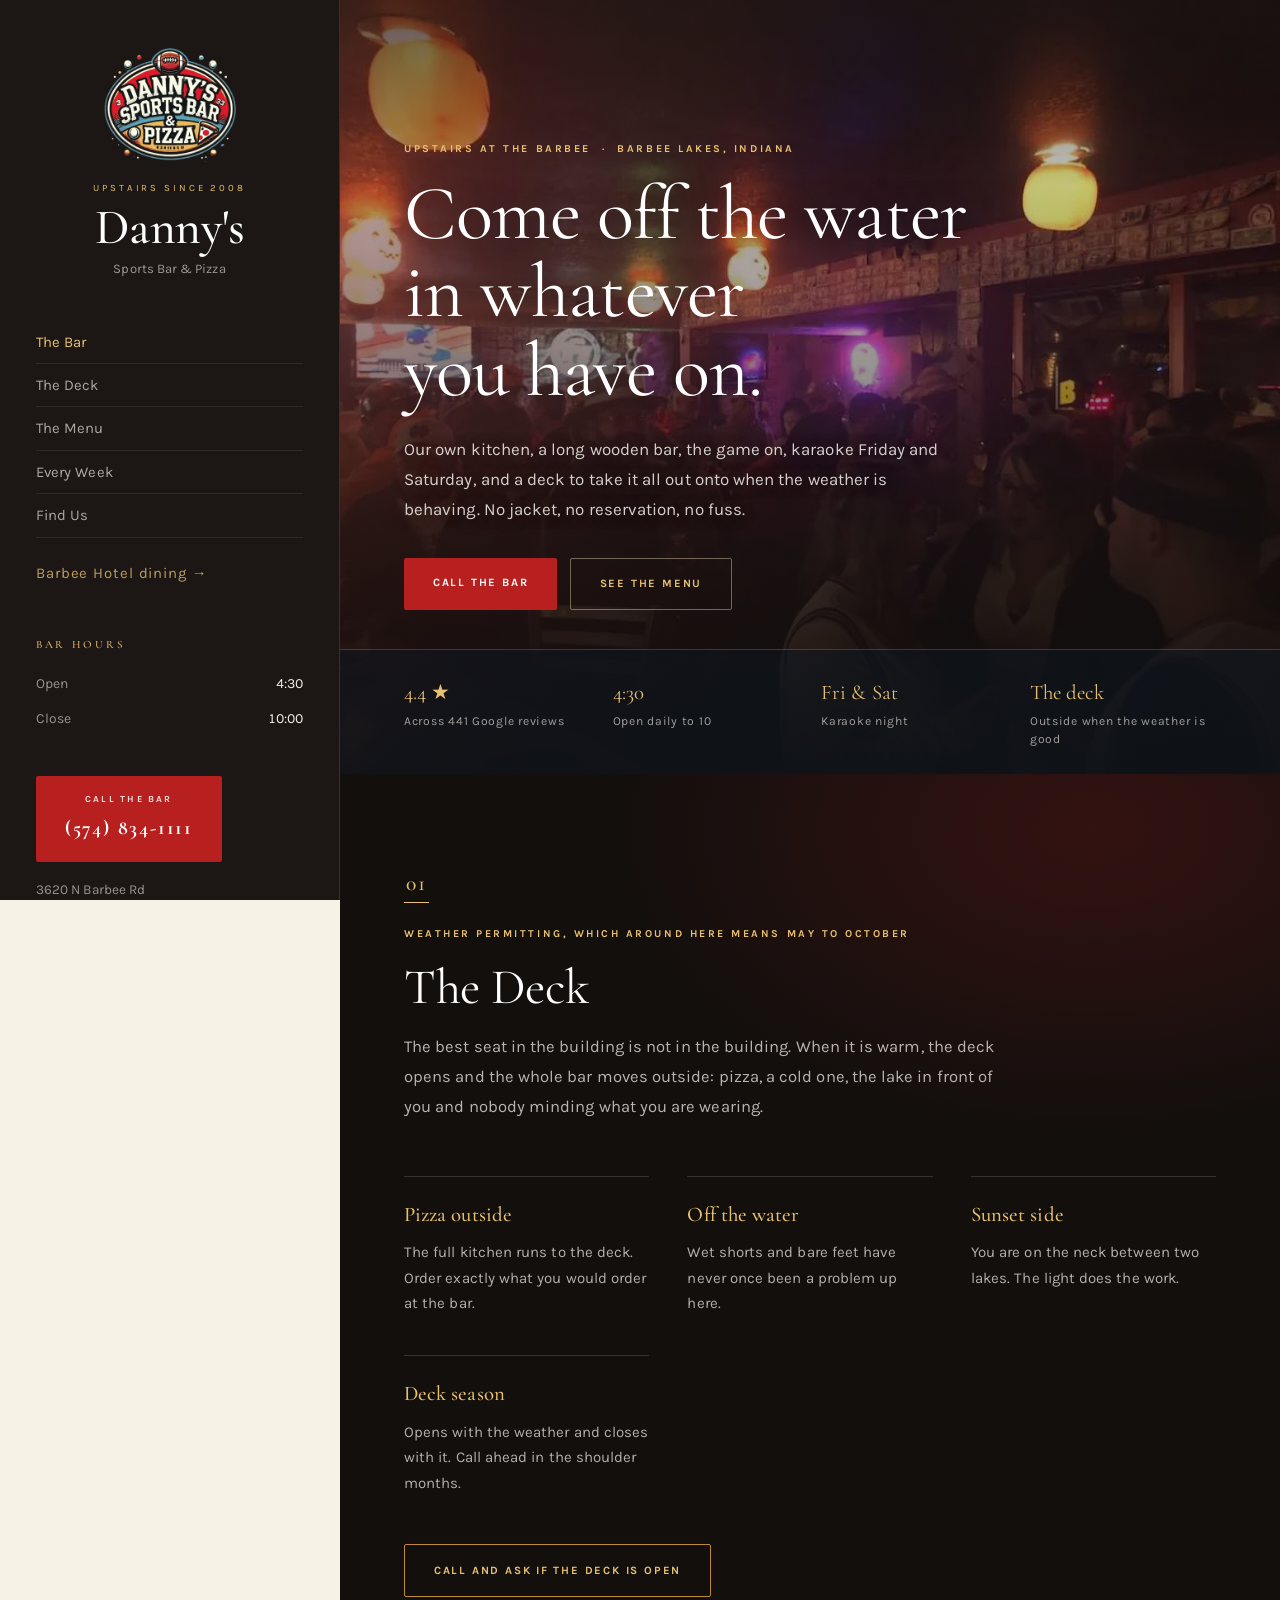
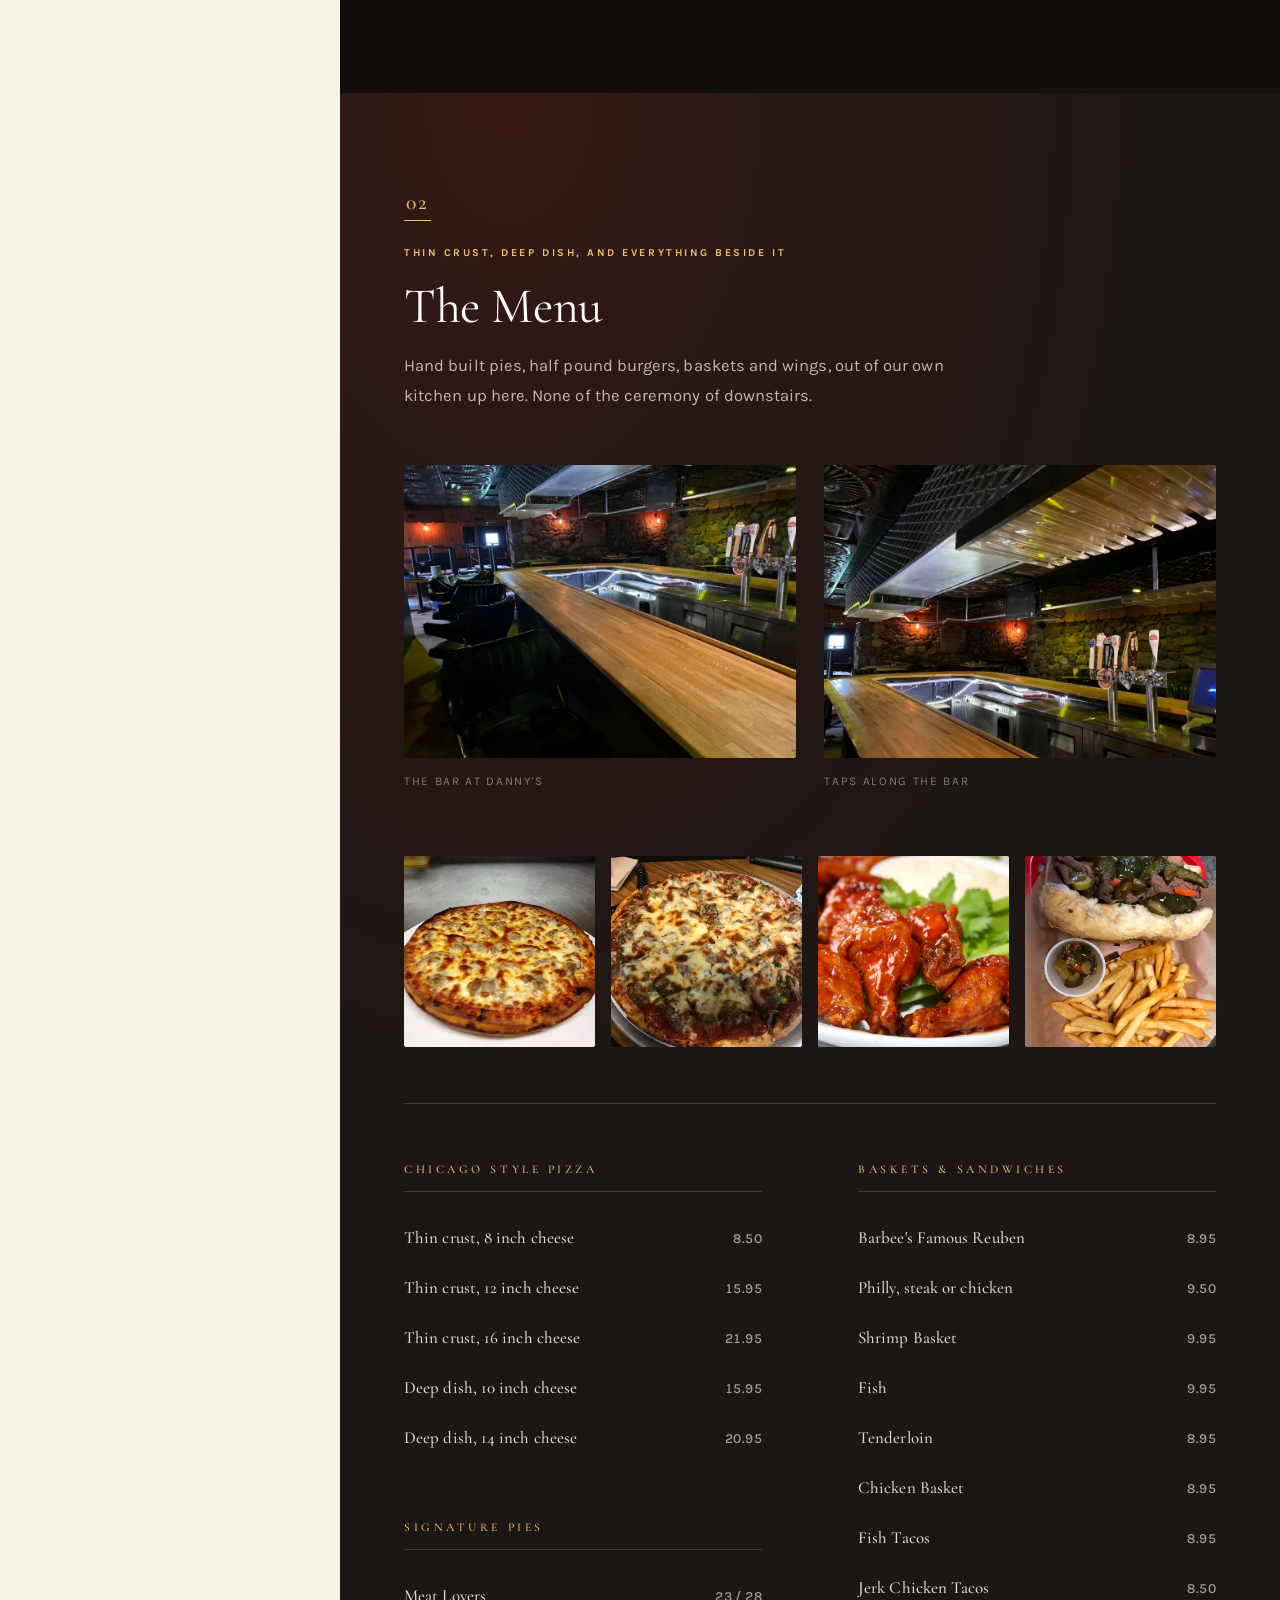
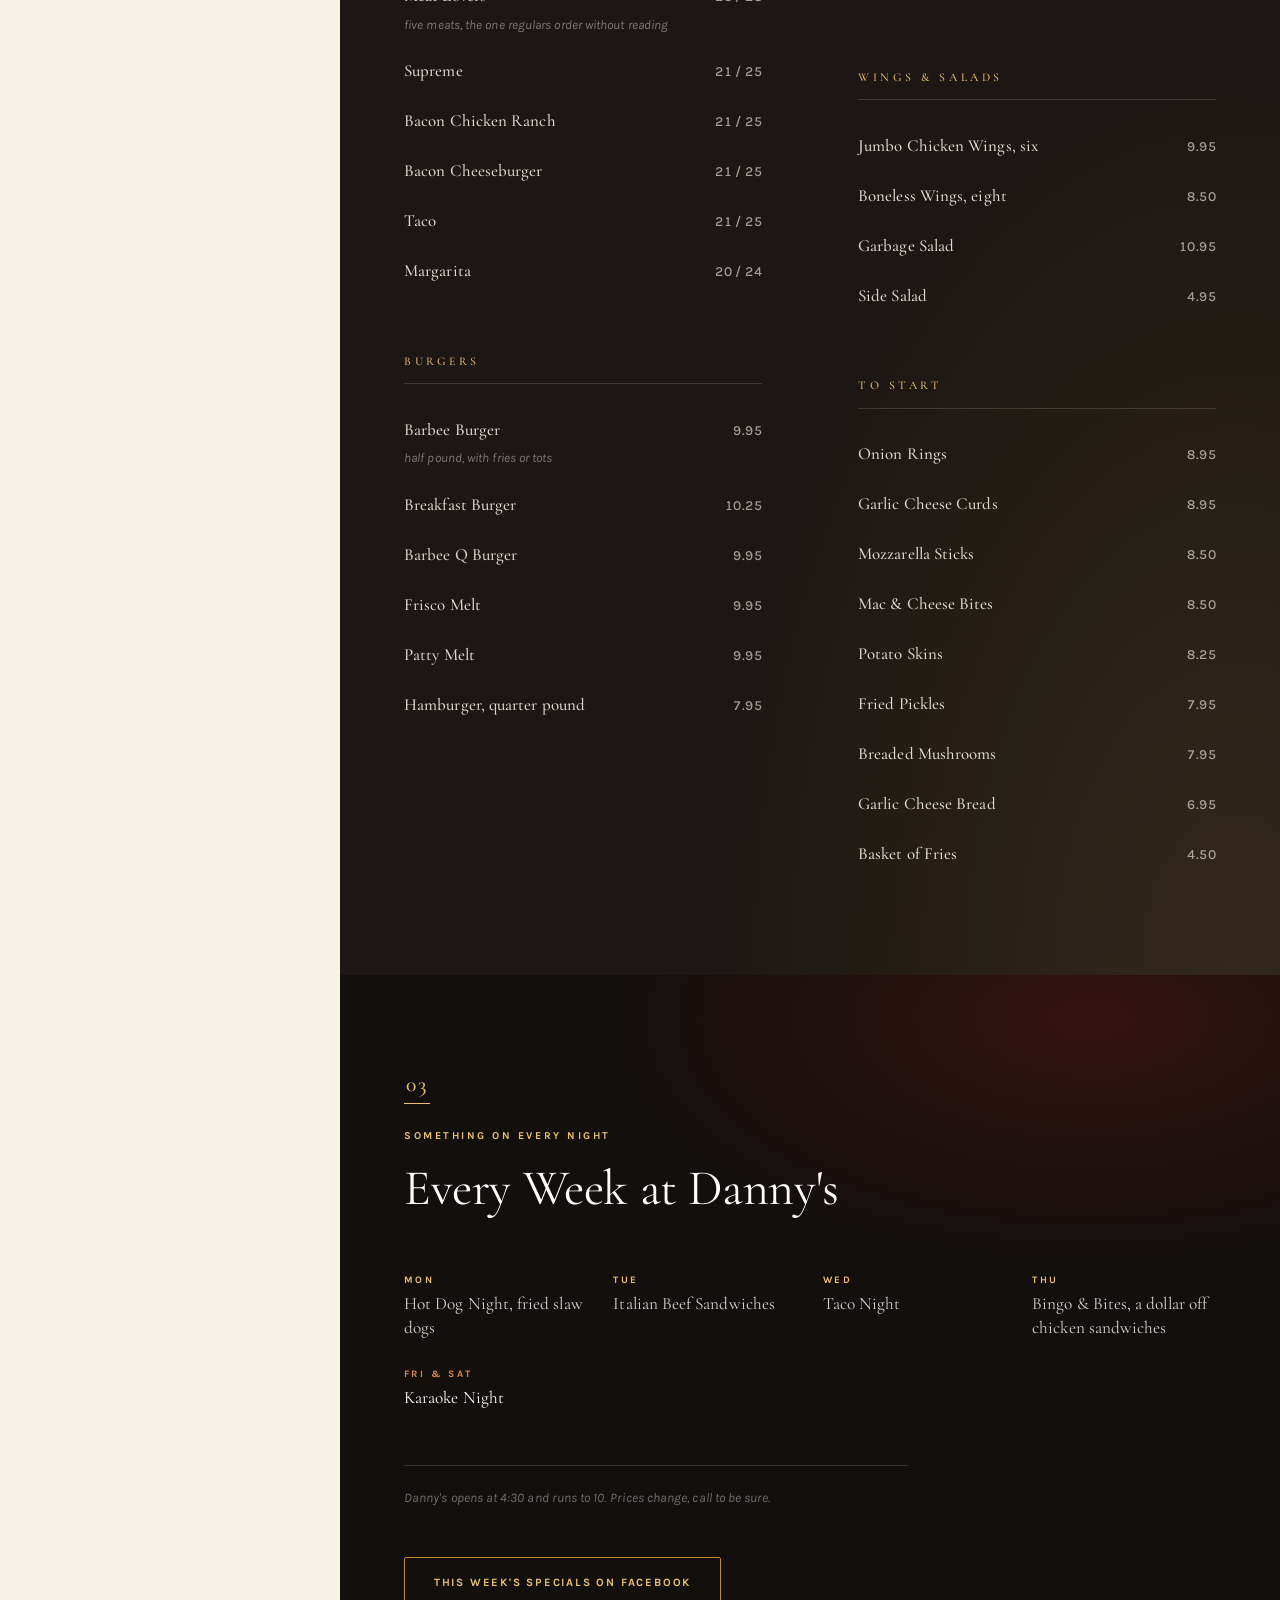
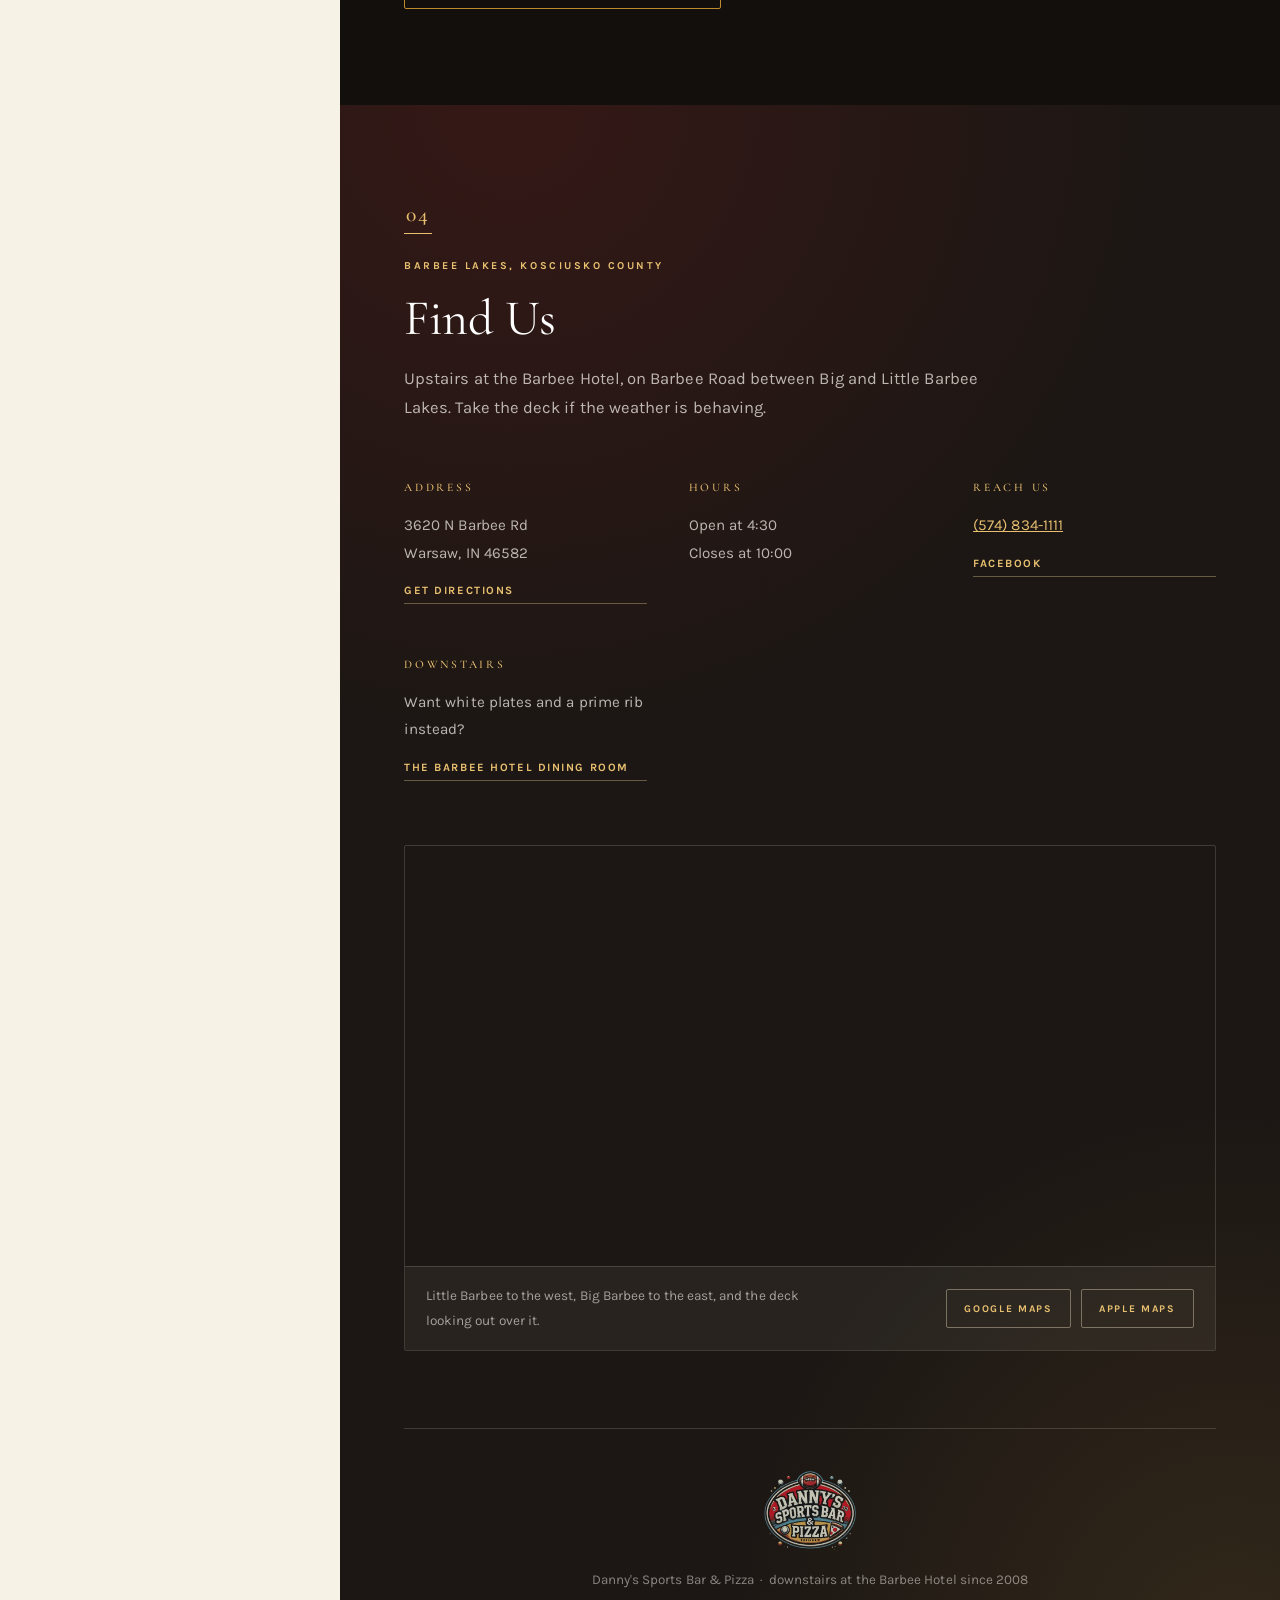
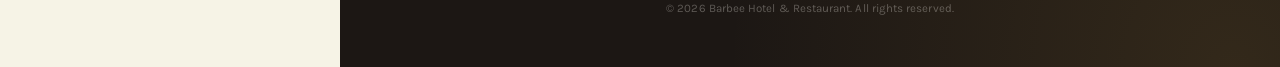
==== dannys/index.html @ fa5cc3b7 "Barbee Hotel and Danny's: two door site A chooser at / sends visitors to either business, each with " ====
<!DOCTYPE html>
<html lang="en">
<head>
<meta charset="utf-8">
<meta name="viewport" content="width=device-width, initial-scale=1">
<title>Danny's Sports Bar &amp; Pizza | Barbee Lakes, Indiana</title>
<meta name="description" content="Chicago style pizza, burgers, wings and a full bar upstairs at the Barbee Hotel, with a deck over the Barbee Lakes. Karaoke Friday and Saturday. Open at 4:30.">
<link rel="canonical" href="https://barbee-hotel.com/dannys/">
<meta property="og:title" content="Danny's Sports Bar &amp; Pizza | Barbee Lakes, Indiana">
<meta property="og:description" content="Chicago style pizza, cold beer, karaoke and a deck over the lake. Come off the water in whatever you have on.">
<meta property="og:type" content="restaurant">
<meta property="og:image" content="https://barbee-hotel.com/assets/dannys-night.jpg">
<meta property="og:url" content="https://barbee-hotel.com/dannys/">
<meta name="twitter:card" content="summary_large_image">
<meta name="theme-color" content="#171412">
<link rel="icon" href="/favicon.ico" sizes="any">
<link rel="apple-touch-icon" href="/assets/apple-touch-icon.png">
<link rel="manifest" href="/site.webmanifest">
<link rel="preconnect" href="https://fonts.googleapis.com">
<link rel="preconnect" href="https://fonts.gstatic.com" crossorigin>
<link rel="preload" as="image" href="/assets/dannys-night.webp" type="image/webp">
<link href="https://fonts.googleapis.com/css2?family=Cormorant+Garamond:ital,wght@0,300;0,400;0,500;0,600;1,300;1,400&family=Karla:ital,wght@0,400;0,500;0,700;1,400&display=swap" rel="stylesheet">
<link rel="stylesheet" href="/styles.css">
</head>
<body class="brand-dannys">

<a class="skip" href="#main">Skip to content</a>

<aside class="desk" aria-label="Danny's information">
  <div class="desk__inner">

    <div class="desk__brand">
      <picture><source srcset="/assets/dannys-logo.webp" type="image/webp"><img class="desk__badge desk__badge--dannys" src="/assets/dannys-logo.png" alt="Danny's Sports Bar and Pizza" width="320" height="276"></picture>
      <p class="desk__est">Upstairs since 2008</p>
      <h1 class="desk__name">Danny's</h1>
      <p class="desk__sub">Sports Bar &amp; Pizza</p>
    </div>

    <nav class="desk__nav" aria-label="Sections">
      <a href="#welcome" class="is-active">The Bar</a>
      <a href="#deck">The Deck</a>
      <a href="#menu">The Menu</a>
      <a href="#week">Every Week</a>
      <a href="#visit">Find Us</a>
      <a class="desk__cross" href="/hotel/">Barbee Hotel dining &rarr;</a>
    </nav>

    <div class="desk__hours">
      <h2 class="desk__label">Bar Hours</h2>
      <dl>
        <div><dt>Open</dt><dd>4:30</dd></div>
        <div><dt>Close</dt><dd>10:00</dd></div>
      </dl>
      <p class="desk__hint">Open at 4:30, closes at 10</p>
    </div>

    <div class="desk__contact">
      <a class="btn btn--call" href="tel:+15748341111">
        <span class="btn__kicker">Call the bar</span>
        <span class="btn__num">(574) 834-1111</span>
      </a>
      <address>3620 N Barbee Rd<br>Warsaw, IN 46582</address>
      <div class="desk__social">
        <a href="https://www.facebook.com/p/Barbee-Hotel-100063650601962/" rel="noopener">Facebook</a>
        <a href="https://www.instagram.com/barbeehotel/" rel="noopener">Instagram</a>
      </div>
    </div>

  </div>
</aside>

<a class="callbar" href="tel:+15748341111">Call the bar &nbsp;&middot;&nbsp; (574) 834-1111</a>

<main class="pane" id="main">

  <section class="hero" id="welcome">
    <picture><source srcset="/assets/dannys-night.webp" type="image/webp"><img class="hero__bg" src="/assets/dannys-night.jpg" alt="A busy night at Danny's Sports Bar" width="960" height="720" fetchpriority="high"></picture>
    <div class="hero__scrim" aria-hidden="true"></div>

    <div class="hero__copy">
      <p class="eyebrow eyebrow--light">Upstairs at the Barbee &nbsp;&middot;&nbsp; Barbee Lakes, Indiana</p>
      <h2 class="hero__head">Come off the water<br>in whatever<br>you have on.</h2>
      <p class="hero__lede">Our own kitchen, a long wooden bar, the game on, karaoke Friday and Saturday, and a deck to take it all out onto when the weather is behaving. No jacket, no reservation, no fuss.</p>
      <div class="hero__cta">
        <a class="btn btn--solid" href="tel:+15748341111">Call the bar</a>
        <a class="btn btn--ghost" href="#menu">See the menu</a>
      </div>
    </div>

    <ul class="proof" aria-label="At a glance">
      <li><b>4.4 &#9733;</b><span>Across 441 Google reviews</span></li>
      <li><b>4:30</b><span>Open daily to 10</span></li>
      <li><b>Fri &amp; Sat</b><span>Karaoke night</span></li>
      <li><b>The deck</b><span>Outside when the weather is good</span></li>
    </ul>
  </section>

  <section class="band band--night" id="deck">
    <header class="band__head" data-num="01">
      <p class="eyebrow">Weather permitting, which around here means May to October</p>
      <h2>The Deck</h2>
      <p class="band__lede">The best seat in the building is not in the building. When it is warm, the deck opens and the whole bar moves outside: pizza, a cold one, the lake in front of you and nobody minding what you are wearing.</p>
    </header>

    <ul class="deck__points">
      <li><b>Pizza outside</b><span>The full kitchen runs to the deck. Order exactly what you would order at the bar.</span></li>
      <li><b>Off the water</b><span>Wet shorts and bare feet have never once been a problem up here.</span></li>
      <li><b>Sunset side</b><span>You are on the neck between two lakes. The light does the work.</span></li>
      <li><b>Deck season</b><span>Opens with the weather and closes with it. Call ahead in the shoulder months.</span></li>
    </ul>

    <div class="band__foot">
      <a class="btn btn--gold" href="tel:+15748341111">Call and ask if the deck is open</a>
    </div>
  </section>

  <section class="band band--dark" id="menu">
    <header class="band__head" data-num="02">
      <p class="eyebrow">Thin crust, deep dish, and everything beside it</p>
      <h2>The Menu</h2>
      <p class="band__lede">Hand built pies, half pound burgers, baskets and wings, out of our own kitchen up here. None of the ceremony of downstairs.</p>
    </header>
<div class="feature feature--even">
      <figure class="feature__main">
        <picture><source srcset="/assets/dannys-bar.webp" type="image/webp"><img src="/assets/dannys-bar.jpg" alt="The long wooden bar at Danny's Sports Bar" loading="lazy" width="960" height="720"></picture>
        <figcaption>The bar at Danny's</figcaption>
      </figure>
      <figure class="feature__side">
        <picture><source srcset="/assets/dannys-taps.webp" type="image/webp"><img src="/assets/dannys-taps.jpg" alt="Beer taps along the bar at Danny's Sports Bar" loading="lazy" width="960" height="720"></picture>
        <figcaption>Taps along the bar</figcaption>
      </figure>
    </div>

    <div class="strip">
      <figure><picture><source srcset="/assets/dannys-pizza.webp" type="image/webp"><img src="/assets/dannys-pizza.jpg" alt="A Chicago style pizza at Danny's" loading="lazy" width="900" height="675"></picture></figure>
      <figure><picture><source srcset="/assets/dannys-supreme.webp" type="image/webp"><img src="/assets/dannys-supreme.jpg" alt="A supreme pizza on the pan" loading="lazy" width="900" height="675"></picture></figure>
      <figure><picture><source srcset="/assets/dannys-wings.webp" type="image/webp"><img src="/assets/dannys-wings.jpg" alt="Buffalo wings with celery and blue cheese" loading="lazy" width="900" height="600"></picture></figure>
      <figure><picture><source srcset="/assets/dannys-beef.webp" type="image/webp"><img src="/assets/dannys-beef.jpg" alt="An Italian beef sandwich with hot peppers and fries" loading="lazy" width="720" height="960"></picture></figure>
    </div>

    <div class="menu menu--dark">
      <div class="menu__col">
        <h3 class="menu__cat">Chicago Style Pizza</h3>
        <ul class="menu__list">
          <li><span>Thin crust, 8 inch cheese</span><b>8.50</b></li>
          <li><span>Thin crust, 12 inch cheese</span><b>15.95</b></li>
          <li><span>Thin crust, 16 inch cheese</span><b>21.95</b></li>
          <li><span>Deep dish, 10 inch cheese</span><b>15.95</b></li>
          <li><span>Deep dish, 14 inch cheese</span><b>20.95</b></li>
        </ul>

        <h3 class="menu__cat">Signature Pies</h3>
        <ul class="menu__list">
          <li><span>Meat Lovers<em>five meats, the one regulars order without reading</em></span><b>23 / 28</b></li>
          <li><span>Supreme</span><b>21 / 25</b></li>
          <li><span>Bacon Chicken Ranch</span><b>21 / 25</b></li>
          <li><span>Bacon Cheeseburger</span><b>21 / 25</b></li>
          <li><span>Taco</span><b>21 / 25</b></li>
          <li><span>Margarita</span><b>20 / 24</b></li>
        </ul>

        <h3 class="menu__cat">Burgers</h3>
        <ul class="menu__list">
          <li><span>Barbee Burger<em>half pound, with fries or tots</em></span><b>9.95</b></li>
          <li><span>Breakfast Burger</span><b>10.25</b></li>
          <li><span>Barbee Q Burger</span><b>9.95</b></li>
          <li><span>Frisco Melt</span><b>9.95</b></li>
          <li><span>Patty Melt</span><b>9.95</b></li>
          <li><span>Hamburger, quarter pound</span><b>7.95</b></li>
        </ul>
      </div>

      <div class="menu__col">
        <h3 class="menu__cat">Baskets &amp; Sandwiches</h3>
        <ul class="menu__list">
          <li><span>Barbee's Famous Reuben</span><b>8.95</b></li>
          <li><span>Philly, steak or chicken</span><b>9.50</b></li>
          <li><span>Shrimp Basket</span><b>9.95</b></li>
          <li><span>Fish</span><b>9.95</b></li>
          <li><span>Tenderloin</span><b>8.95</b></li>
          <li><span>Chicken Basket</span><b>8.95</b></li>
          <li><span>Fish Tacos</span><b>8.95</b></li>
          <li><span>Jerk Chicken Tacos</span><b>8.50</b></li>
        </ul>

        <h3 class="menu__cat">Wings &amp; Salads</h3>
        <ul class="menu__list">
          <li><span>Jumbo Chicken Wings, six</span><b>9.95</b></li>
          <li><span>Boneless Wings, eight</span><b>8.50</b></li>
          <li><span>Garbage Salad</span><b>10.95</b></li>
          <li><span>Side Salad</span><b>4.95</b></li>
        </ul>

        <h3 class="menu__cat">To Start</h3>
        <ul class="menu__list">
          <li><span>Onion Rings</span><b>8.95</b></li>
          <li><span>Garlic Cheese Curds</span><b>8.95</b></li>
          <li><span>Mozzarella Sticks</span><b>8.50</b></li>
          <li><span>Mac &amp; Cheese Bites</span><b>8.50</b></li>
          <li><span>Potato Skins</span><b>8.25</b></li>
          <li><span>Fried Pickles</span><b>7.95</b></li>
          <li><span>Breaded Mushrooms</span><b>7.95</b></li>
          <li><span>Garlic Cheese Bread</span><b>6.95</b></li>
          <li><span>Basket of Fries</span><b>4.50</b></li>
        </ul>
      </div>
    </div>

    </section>

  <section class="band band--night" id="week">
    <header class="band__head" data-num="03">
      <p class="eyebrow">Something on every night</p>
      <h2>Every Week at Danny's</h2>
    </header>
    <ul class="week">
      <li><b>Mon</b><span>Hot Dog Night, fried slaw dogs</span></li>
      <li><b>Tue</b><span>Italian Beef Sandwiches</span></li>
      <li><b>Wed</b><span>Taco Night</span></li>
      <li><b>Thu</b><span>Bingo &amp; Bites, a dollar off chicken sandwiches</span></li>
      <li class="is-big"><b>Fri &amp; Sat</b><span>Karaoke Night</span></li>
    </ul>

    <p class="fineprint fineprint--night">Danny's opens at 4:30 and runs to 10. Prices change, call to be sure.</p>

    <div class="band__foot">
      <a class="btn btn--gold" href="https://www.facebook.com/p/Barbee-Hotel-100063650601962/" rel="noopener">This week's specials on Facebook</a>
    </div>
  </section>

  <section class="band band--dark band--last" id="visit">
    <header class="band__head" data-num="04">
      <p class="eyebrow">Barbee Lakes, Kosciusko County</p>
      <h2>Find Us</h2>
      <p class="band__lede">Upstairs at the Barbee Hotel, on Barbee Road between Big and Little Barbee Lakes. Take the deck if the weather is behaving.</p>
    </header>

    <div class="visit">
      <div class="visit__block">
        <h3>Address</h3>
        <p>3620 N Barbee Rd<br>Warsaw, IN 46582</p>
        <a class="inlink" href="https://maps.google.com/?q=3620+N+Barbee+Rd,+Warsaw,+IN+46582" rel="noopener">Get directions</a>
      </div>
      <div class="visit__block">
        <h3>Hours</h3>
        <p>Open at 4:30<br>Closes at 10:00</p>
      </div>
      <div class="visit__block">
        <h3>Reach Us</h3>
        <p><a href="tel:+15748341111">(574) 834-1111</a></p>
        <a class="inlink" href="https://www.facebook.com/p/Barbee-Hotel-100063650601962/" rel="noopener">Facebook</a>
      </div>
      <div class="visit__block">
        <h3>Downstairs</h3>
        <p>Want white plates and a prime rib instead?</p>
        <a class="inlink" href="/hotel/">The Barbee Hotel dining room</a>
      </div>
    </div>

    <div class="map">
      <iframe title="Map of the Barbee Lakes showing North Barbee Road between Big and Little Barbee"
              src="https://www.openstreetmap.org/export/embed.html?bbox=-85.7330%2C41.2745%2C-85.6960%2C41.2990&amp;layer=mapnik&amp;marker=41.2882881%2C-85.71537"
              loading="lazy" referrerpolicy="no-referrer-when-downgrade"></iframe>
      <div class="map__bar">
        <p class="map__cap">Little Barbee to the west, Big Barbee to the east, and the deck looking out over it.</p>
        <div class="map__links">
          <a class="btn btn--ghost btn--sm" href="https://maps.google.com/?q=3620+N+Barbee+Rd,+Warsaw,+IN+46582" rel="noopener">Google Maps</a>
          <a class="btn btn--ghost btn--sm" href="https://maps.apple.com/?address=3620+N+Barbee+Rd,+Warsaw,+IN+46582" rel="noopener">Apple Maps</a>
        </div>
      </div>
    </div>

    <footer class="foot">
      <picture><source srcset="/assets/dannys-logo.webp" type="image/webp"><img class="foot__badge foot__badge--dannys" src="/assets/dannys-logo.png" alt="" loading="lazy" width="320" height="276"></picture>
      <p>Danny's Sports Bar &amp; Pizza &nbsp;&middot;&nbsp; downstairs at the Barbee Hotel since 2008</p>
      <p class="foot__fine">&copy; <span id="yr">2026</span> Barbee Hotel &amp; Restaurant. All rights reserved.</p>
    </footer>
  </section>

</main>

<div class="lb" id="lb" hidden>
  <button class="lb__close" id="lbClose" aria-label="Close">&times;</button>
  <button class="lb__nav lb__nav--prev" id="lbPrev" aria-label="Previous">&#8249;</button>
  <img class="lb__img" id="lbImg" alt="">
  <button class="lb__nav lb__nav--next" id="lbNext" aria-label="Next">&#8250;</button>
</div>

<script type="application/ld+json">
{
  "@context": "https://schema.org",
  "@type": "Restaurant",
  "name": "Danny's Sports Bar & Pizza",
  "description": "Sports bar and Chicago style pizzeria upstairs at the Barbee Hotel, with a deck over the Barbee Lakes. Karaoke Friday and Saturday.",
  "url": "https://barbee-hotel.com/dannys/",
  "telephone": "+1-574-834-1111",
  "servesCuisine": ["Pizza", "American", "Bar food"],
  "priceRange": "$",
  "amenityFeature": [
    { "@type": "LocationFeatureSpecification", "name": "Outdoor seating", "value": true }
  ],
  "image": "https://barbee-hotel.com/assets/dannys-pizza.jpg",
  "address": {
    "@type": "PostalAddress",
    "streetAddress": "3620 N Barbee Rd",
    "addressLocality": "Warsaw",
    "addressRegion": "IN",
    "postalCode": "46582",
    "addressCountry": "US"
  },
  "openingHoursSpecification": [
    { "@type": "OpeningHoursSpecification",
      "dayOfWeek": ["Monday","Tuesday","Wednesday","Thursday","Friday","Saturday"],
      "opens": "16:30", "closes": "22:00" }
  ],
  "parentOrganization": { "@type": "Restaurant", "name": "Barbee Hotel & Restaurant", "url": "https://barbee-hotel.com/hotel/" }
}
</script>

<script src="/site.js" defer></script>
</body>
</html>
---- styles.css ----
/* =========================================================
   Barbee Hotel & Restaurant
   Fixed "front desk" rail + scrolling pane
   ========================================================= */

:root{
  --navy:#16283a;
  --navy-2:#1b2f42;
  --night:#101d2b;

  --ink:#1c2630;
  --ink-2:#4e5b67;
  --muted:#7f8c97;

  --sand:#f8f4ed;
  --sand-2:#f1ebe1;
  --line:#e3dacc;
  --line-dark:rgba(222,206,178,.16);

  --gold:#a8854c;        /* decorative / dark bands */
  --gold-ink:#866a3c;    /* small text on sand, AA */
  --gold-lt:#d8bd8a;
  --muted-ink:#66717a;   /* small text on sand, AA */
  --ember:#b1552c;

  --rail:340px;
  --serif:'Cormorant Garamond','Hoefler Text',Georgia,serif;
  --sans:'Karla',-apple-system,BlinkMacSystemFont,'Segoe UI',sans-serif;
}

*,*::before,*::after{box-sizing:border-box;}
html{scroll-behavior:smooth;}
@media (prefers-reduced-motion:reduce){html{scroll-behavior:auto;}*{animation:none!important;transition:none!important;}}

body{
  margin:0;background:var(--sand);color:var(--ink);
  font-family:var(--sans);font-size:16.5px;line-height:1.78;letter-spacing:.004em;
  -webkit-font-smoothing:antialiased;
}
/* display:contents lets every existing selector target the img directly.
   source must be explicitly hidden or it is promoted to a grid/flex item. */
picture{display:contents;}
picture>source{display:none!important;}
img{max-width:100%;height:auto;display:block;}
a{color:inherit;}
:focus-visible{outline:2px solid var(--ember);outline-offset:3px;}

.skip{position:absolute;left:-9999px;top:0;z-index:999;background:var(--navy);color:#fff;padding:.7rem 1.1rem;}
.skip:focus{left:1rem;top:1rem;}

/* quiet reveal */
.reveal{opacity:0;transform:translateY(20px);transition:opacity .9s cubic-bezier(.2,.7,.2,1),transform .9s cubic-bezier(.2,.7,.2,1);}
.reveal.is-in{opacity:1;transform:none;}

/* ---------------------------------------------------------
   LEFT RAIL
   --------------------------------------------------------- */
.desk{
  position:fixed;inset:0 auto 0 0;width:var(--rail);
  background:var(--navy);color:var(--sand);
  border-right:1px solid rgba(222,206,178,.14);
  overflow-y:auto;z-index:20;
}
.desk__inner{min-height:100%;padding:3rem 2.25rem 2.5rem;display:flex;flex-direction:column;gap:2.5rem;}

.desk__brand{text-align:center;}
.desk__badge{width:104px;margin:0 auto 1.1rem;}
.desk__est{margin:0;font-size:.6rem;letter-spacing:.3em;text-transform:uppercase;color:var(--gold-lt);}
.desk__name{font-family:var(--serif);font-weight:500;margin:.45rem 0 .4rem;font-size:2.6rem;line-height:.95;color:#fff;letter-spacing:.005em;}
.desk__sub{margin:0;font-size:.82rem;color:rgba(248,244,237,.58);}

.desk__nav{display:flex;flex-direction:column;}
.desk__nav a{
  text-decoration:none;padding:.5rem 0;font-size:.93rem;
  color:rgba(248,244,237,.66);border-bottom:1px solid rgba(222,206,178,.10);
  transition:color .18s;
}
.desk__nav a:last-child{border-bottom:none;}
.desk__nav a:hover{color:#fff;}
.desk__nav a.is-active{color:var(--gold-lt);}

.desk__label{font-family:var(--serif);font-weight:500;font-size:.7rem;letter-spacing:.24em;text-transform:uppercase;color:var(--gold-lt);margin:0 0 .8rem;}
.desk__hours dl{margin:0;font-size:.87rem;}
.desk__hours dl>div{display:flex;justify-content:space-between;gap:1rem;padding:.3rem 0;}
.desk__hours dt{color:rgba(248,244,237,.56);}
.desk__hours dd{margin:0;color:var(--sand);font-variant-numeric:tabular-nums;}
.desk__hours .is-closed dd{color:rgba(248,244,237,.34);}

.desk__status{margin:.9rem 0 0;font-size:.65rem;letter-spacing:.18em;text-transform:uppercase;display:inline-flex;align-items:center;gap:.5rem;color:rgba(248,244,237,.5);}
.desk__status::before{content:'';width:6px;height:6px;border-radius:50%;background:currentColor;}
.desk__status.is-open{color:#86c495;}
.desk__hint{display:none;}

.desk__contact{margin-top:auto;}
.btn--call{display:block;text-align:center;text-decoration:none;background:var(--ember);color:#fff;padding:.85rem 1rem;border-radius:2px;transition:background .18s;}
.btn--call:hover{background:#9c4825;}
.btn__kicker{display:block;font-size:.58rem;letter-spacing:.24em;text-transform:uppercase;opacity:.85;}
.btn__num{display:block;font-family:var(--serif);font-size:1.25rem;margin-top:.2rem;}
.desk__contact address{font-style:normal;margin:1.1rem 0 .9rem;font-size:.85rem;line-height:1.6;color:rgba(248,244,237,.56);}
.desk__social{display:flex;flex-wrap:wrap;gap:1rem;font-size:.72rem;}
.desk__social a{color:var(--gold-lt);text-decoration:none;letter-spacing:.1em;text-transform:uppercase;}
.desk__social a:hover{color:#fff;}

.callbar{display:none;}

/* ---------------------------------------------------------
   PANE
   --------------------------------------------------------- */
.pane{margin-left:var(--rail);}

.eyebrow{margin:0 0 1rem;font-size:.66rem;letter-spacing:.24em;text-transform:uppercase;font-weight:700;color:var(--gold-ink);}
.band--dark .eyebrow,.band--night .eyebrow,.eyebrow--light{color:var(--gold-lt);}
.band--dark .band__head[data-num]::before,.band--night .band__head[data-num]::before{color:var(--gold-lt);}

/* ---------- HERO ---------- */
.hero{position:relative;background:var(--navy);min-height:clamp(540px,86vh,860px);display:flex;flex-direction:column;justify-content:flex-end;overflow:hidden;}
.hero__bg{position:absolute;inset:0;width:100%;height:100%;object-fit:cover;object-position:center 42%;}
@media (prefers-reduced-motion:no-preference){
  .hero__bg{animation:heroDrift 34s ease-in-out infinite alternate;}
}
@keyframes heroDrift{from{transform:scale(1.02);}to{transform:scale(1.09);}}
.hero__scrim{
  position:absolute;inset:0;
  background:
    linear-gradient(180deg, rgba(22,40,58,.70) 0%, rgba(22,40,58,.30) 24%, rgba(22,40,58,.50) 56%, rgba(16,29,43,.93) 100%),
    linear-gradient(95deg, rgba(177,85,44,.22) 0%, rgba(177,85,44,0) 55%);
}
.hero__copy{position:relative;padding:4rem clamp(1.6rem,5vw,5rem) 2.4rem;max-width:960px;color:var(--sand);}
.hero__head{
  font-family:var(--serif);font-weight:400;
  font-size:clamp(2.8rem,6vw,5.2rem);line-height:1.02;letter-spacing:-.012em;
  margin:0 0 1.5rem;color:#fff;text-shadow:0 2px 30px rgba(10,18,26,.5);
}
.hero__lede{margin:0 0 2.1rem;max-width:56ch;font-size:1.06rem;color:rgba(248,244,237,.84);text-shadow:0 1px 14px rgba(10,18,26,.5);}
.hero__cta{display:flex;flex-wrap:wrap;gap:.8rem;}

.proof{
  position:relative;list-style:none;margin:0;padding:1.5rem clamp(1.6rem,5vw,5rem) 1.6rem;
  display:grid;grid-template-columns:repeat(4,1fr);gap:1.4rem;
  border-top:1px solid rgba(222,206,178,.2);
  background:rgba(13,23,34,.5);
}
.proof li{display:flex;flex-direction:column;gap:.15rem;}
.proof b{font-family:var(--serif);font-weight:400;font-size:1.3rem;color:var(--gold-lt);}
.proof span{font-size:.76rem;letter-spacing:.06em;color:rgba(248,244,237,.62);line-height:1.45;}

/* ---------- SIGNATURE LAKE BAND ---------- */
.horizon{line-height:0;background:var(--navy);}
.horizon svg{width:100%;height:clamp(110px,14vw,190px);display:block;}

/* ---------- BUTTONS ---------- */
.btn{display:inline-block;text-decoration:none;font-size:.7rem;letter-spacing:.16em;text-transform:uppercase;font-weight:700;padding:.95rem 1.8rem;border-radius:2px;transition:background .18s,color .18s,border-color .18s;}
.btn--solid{background:var(--ember);color:#fff;}
.btn--solid:hover{background:#9c4825;}
.btn--ghost{border:1px solid var(--line);color:var(--ink-2);}
.btn--ghost:hover{border-color:var(--ink);color:var(--ink);}
.band--dark .btn--ghost,.hero .btn--ghost{border-color:rgba(222,206,178,.45);color:var(--gold-lt);}
.band--dark .btn--ghost:hover,.hero .btn--ghost:hover{border-color:var(--gold-lt);color:#fff;}
.btn--gold{border:1px solid var(--gold);color:var(--gold-lt);}
.btn--gold:hover{background:var(--gold);color:var(--navy);}

/* ---------- BANDS ---------- */
.band{position:relative;padding:clamp(4rem,7.5vw,7rem) clamp(1.6rem,5vw,5rem);border-bottom:1px solid var(--line);}
.band--dark{
  background:
    radial-gradient(120% 70% at 18% 0%, rgba(177,85,44,.13) 0%, rgba(177,85,44,0) 58%),
    radial-gradient(90% 60% at 95% 100%, rgba(168,133,76,.10) 0%, rgba(168,133,76,0) 60%),
    var(--navy);
  color:var(--sand);border-bottom:none;
}
.band--night{
  background:
    radial-gradient(85% 55% at 80% 6%, rgba(177,85,44,.16) 0%, rgba(177,85,44,0) 62%),
    var(--night);
  color:var(--sand);border-bottom:none;
}
.band--story{background:var(--sand-2);}
.band--last{padding-bottom:0;}

.band__head{max-width:60ch;margin-bottom:3.4rem;position:relative;}
.band__head[data-num]::before{
  content:attr(data-num);
  display:inline-block;margin:0 0 1.4rem;
  padding:0 .1rem .45rem;
  font-family:var(--serif);font-weight:500;font-size:1.35rem;letter-spacing:.1em;
  line-height:1;color:var(--gold-ink);
  border-bottom:1px solid currentColor;
}
.band--dark .band__head[data-num]::before,.band--night .band__head[data-num]::before{color:var(--gold-lt);}
.band__head--logo[data-num]::before{grid-column:2;justify-self:start;}
.band__head h2{font-family:var(--serif);font-weight:400;font-size:clamp(2.2rem,3.9vw,3.2rem);line-height:1.1;letter-spacing:-.008em;margin:0 0 1.1rem;}
.band--dark .band__head h2,.band--night .band__head h2{color:#fff;}
.band__lede{margin:0;font-size:1.04rem;color:var(--ink-2);}
.band--dark .band__lede,.band--night .band__lede{color:rgba(248,244,237,.72);}
.band__foot{margin-top:3rem;display:flex;flex-wrap:wrap;gap:.8rem;}

.band__head--logo{display:grid;grid-template-columns:150px 1fr;gap:2.2rem;align-items:start;max-width:none;}
.band__head--logo>div{max-width:60ch;}
.dannys__logo{width:150px;}

/* ---------- STORY ---------- */
.story{display:grid;grid-template-columns:1fr 240px;gap:3.5rem;align-items:center;}
.story__copy{max-width:62ch;}
.story__copy h2{font-family:var(--serif);font-weight:400;font-size:clamp(2rem,3.4vw,2.9rem);line-height:1.12;letter-spacing:-.008em;margin:0 0 1.4rem;}
.story__copy p{margin:0 0 1.2rem;color:var(--ink-2);}
.dropcap::first-letter{
  float:left;font-family:var(--serif);font-weight:400;
  font-size:4.6rem;line-height:.82;margin:.22rem .7rem 0 0;
  color:var(--gold);
}
.story__note{
  margin-top:1.8rem!important;padding-left:1.2rem;
  border-left:2px solid var(--gold);
  font-style:italic;color:var(--ink)!important;
}
.story__photo{margin:0;}
.story__photo img{width:100%;border-radius:2px;}

/* ---------- FEATURE PAIR ---------- */
.feature{display:grid;grid-template-columns:1.5fr 1fr;gap:1.8rem;margin-bottom:4rem;align-items:stretch;}
.feature--even{grid-template-columns:1fr 1fr;}
.feature figure{margin:0;display:flex;flex-direction:column;}
.feature img{
  width:100%;object-fit:cover;border-radius:2px;
  filter:saturate(1.04) contrast(1.03);
}
.feature__main img{aspect-ratio:4/3;}
.feature--even .feature__main img,.feature--even .feature__side img{aspect-ratio:4/3;}
.feature__side img{flex:1 1 auto;min-height:0;}
.feature figcaption{margin-top:.8rem;flex:0 0 auto;font-size:.74rem;letter-spacing:.14em;text-transform:uppercase;color:var(--muted-ink);}
.band--dark .feature figcaption{color:rgba(248,244,237,.45);}

/* ---------- MENU ---------- */
.menu{display:grid;grid-template-columns:1fr 1fr;gap:0 6rem;padding-top:3.4rem;border-top:1px solid var(--line);}
.menu__cat{
  font-family:var(--serif);font-weight:500;font-size:.74rem;letter-spacing:.3em;
  text-transform:uppercase;color:var(--gold-ink);
  margin:3.4rem 0 1.3rem;padding-bottom:.7rem;border-bottom:1px solid var(--line);
}
.menu__col>.menu__cat:first-child{margin-top:0;}
.menu__list{list-style:none;margin:0;padding:0;}
.menu__list li{
  display:flex;align-items:baseline;justify-content:space-between;gap:1.5rem;
  padding:.62rem 0;font-size:1.06rem;font-family:var(--serif);font-weight:500;
  letter-spacing:.005em;
}
.menu__list li b{
  font-family:var(--sans);font-weight:500;font-variant-numeric:tabular-nums;
  font-size:.86rem;letter-spacing:.03em;color:var(--muted-ink);flex:0 0 auto;
}
.menu--dark .menu__list li b{color:rgba(248,244,237,.62);}
.menu__list li span em{display:block;font-family:var(--sans);font-size:.8rem;font-style:italic;color:var(--muted-ink);margin-top:.15rem;font-weight:400;}

.fineprint{margin:3.5rem 0 0;font-size:.82rem;font-style:italic;color:var(--muted-ink);border-top:1px solid var(--line);padding-top:1.2rem;max-width:72ch;}
.fineprint--night{color:rgba(248,244,237,.42);border-top-color:var(--line-dark);}

/* ---------- PHOTO STRIP ---------- */
.strip{display:grid;grid-template-columns:repeat(4,1fr);gap:1rem;margin:0 0 3.5rem;}
.strip figure{margin:0;overflow:hidden;border-radius:2px;}
.strip img{width:100%;aspect-ratio:1/1;object-fit:cover;filter:saturate(1.04) contrast(1.03);transition:transform .8s cubic-bezier(.2,.7,.2,1);}
.strip figure:hover img{transform:scale(1.05);}

/* ---------- MENU ON A DARK BAND ---------- */
.menu--dark{border-top-color:var(--line-dark);}
.menu--dark .menu__cat{color:var(--gold-lt);border-bottom-color:var(--line-dark);}
.menu--dark .menu__list li{color:rgba(248,244,237,.88);}
.menu--dark .menu__list li span em{color:rgba(248,244,237,.45);}

/* ---------- WEEKLY SPECIALS ---------- */
.week__head{
  font-family:var(--serif);font-weight:500;
  font-size:.74rem;letter-spacing:.26em;text-transform:uppercase;color:var(--gold-lt);
  margin:3.5rem 0 1.4rem;padding-bottom:.6rem;border-bottom:1px solid var(--line-dark);
}
.week{
  list-style:none;margin:0;padding:0;
  display:grid;grid-template-columns:repeat(auto-fit,minmax(150px,1fr));gap:1.6rem;
}
.week li{display:flex;flex-direction:column;gap:.25rem;}
.week b{
  font-size:.62rem;letter-spacing:.24em;text-transform:uppercase;font-weight:700;
  color:var(--gold-lt);
}
.week span{font-family:var(--serif);font-size:1.08rem;color:rgba(248,244,237,.86);line-height:1.35;}
.week .is-big b{color:var(--ember-lt,#d98650);}
.week .is-big span{color:#fff;}

/* ---------- CARDS ---------- */
.cards{list-style:none;margin:3.5rem 0 0;padding:0;display:grid;grid-template-columns:repeat(auto-fit,minmax(190px,1fr));gap:2.2rem;}
.card{border-top:1px solid var(--line-dark);padding-top:1.1rem;}
.card h3{font-family:var(--serif);font-weight:400;font-size:1.18rem;margin:0 0 .5rem;color:var(--gold-lt);}
.card p{margin:0;font-size:.92rem;color:rgba(248,244,237,.66);}

/* ---------- SPLIT ---------- */
.split{display:grid;grid-template-columns:repeat(auto-fit,minmax(230px,1fr));gap:2.6rem;}
.split__item h3{font-family:var(--serif);font-weight:400;font-size:1.3rem;margin:0 0 .6rem;padding-top:1.1rem;border-top:1px solid var(--line);}
.split__item p{margin:0 0 .8rem;font-size:.96rem;color:var(--ink-2);}
.inlink{display:inline-block;font-size:.7rem;letter-spacing:.14em;text-transform:uppercase;font-weight:700;color:var(--ember);text-decoration:none;border-bottom:1px solid currentColor;padding-bottom:2px;margin-right:1.2rem;}
.inlink:hover{color:var(--ink);}

/* ---------- HISTORY ---------- */
.hist{display:grid;grid-template-columns:280px 1fr;gap:4rem;align-items:start;}
.hist__photo{margin:0;position:sticky;top:3rem;}
.hist__photo img{width:100%;border-radius:2px;}
.hist__photo figcaption{margin-top:.9rem;font-size:.78rem;color:rgba(248,244,237,.42);line-height:1.6;}

.timeline{list-style:none;margin:0;padding:0;}
.timeline li{display:grid;grid-template-columns:96px 1fr;gap:1.8rem;padding:1.5rem 0;border-top:1px solid var(--line-dark);}
.timeline li:first-child{border-top:none;padding-top:0;}
.timeline__yr{font-family:var(--serif);font-size:1.15rem;color:var(--gold-lt);font-variant-numeric:tabular-nums;letter-spacing:.06em;padding-top:.15rem;}
.timeline h3{font-family:var(--serif);font-weight:400;font-size:1.18rem;margin:0 0 .4rem;color:#fff;}
.timeline p{margin:0;font-size:.96rem;color:rgba(248,244,237,.68);max-width:60ch;}

/* ---------- GALLERY ---------- */
.grid{display:grid;grid-template-columns:repeat(3,1fr);gap:1.1rem;}
.shot{display:block;width:100%;margin:0;padding:0;border:none;background:none;cursor:pointer;border-radius:2px;overflow:hidden;aspect-ratio:4/3;}
.shot img{
  width:100%;height:100%;object-fit:cover;
  filter:saturate(1.04) contrast(1.03);
  transition:transform .8s cubic-bezier(.2,.7,.2,1), filter .4s ease;
}
.shot:hover img{transform:scale(1.045);filter:saturate(1.1) contrast(1.05) brightness(1.03);}

/* ---------- LIGHTBOX ---------- */
.lb{position:fixed;inset:0;z-index:100;background:rgba(14,22,31,.95);display:flex;align-items:center;justify-content:center;padding:3.5rem 4.5rem;}
.lb[hidden]{display:none;}
.lb__img{max-width:100%;max-height:100%;border-radius:2px;}
.lb__close,.lb__nav{position:absolute;background:none;border:none;cursor:pointer;color:rgba(248,244,237,.6);line-height:1;transition:color .18s;}
.lb__close{top:1.2rem;right:1.6rem;font-size:2.4rem;}
.lb__nav{top:50%;transform:translateY(-50%);font-size:3.4rem;padding:0 1rem;}
.lb__nav--prev{left:.4rem;}
.lb__nav--next{right:.4rem;}
.lb__close:hover,.lb__nav:hover{color:#fff;}

/* ---------- VISIT ---------- */
.visit{display:grid;grid-template-columns:repeat(auto-fit,minmax(188px,1fr));gap:2.6rem;}
.visit__block h3{font-family:var(--serif);font-weight:500;font-size:.72rem;letter-spacing:.24em;text-transform:uppercase;color:var(--gold-lt);margin:0 0 .9rem;}
.visit__block p{margin:0 0 .9rem;font-size:.95rem;color:rgba(248,244,237,.72);line-height:1.8;}
.visit__block a{color:var(--gold-lt);}
.visit__block .inlink{color:var(--gold-lt);display:block;margin:0 0 .5rem;border-bottom-color:rgba(216,189,138,.4);}
.visit__block .inlink:hover{color:#fff;}

/* ---------- GOOD TO KNOW ---------- */
.know{
  list-style:none;margin:3.5rem 0 0;padding:2.2rem 0 0;
  border-top:1px solid var(--line-dark);
  display:grid;grid-template-columns:repeat(auto-fit,minmax(200px,1fr));gap:1.8rem 2.4rem;
}
.know li{display:flex;flex-direction:column;gap:.2rem;}
.know b{font-family:var(--serif);font-weight:400;font-size:1.05rem;color:var(--gold-lt);}
.know span{font-size:.88rem;color:rgba(248,244,237,.6);line-height:1.6;}

.map{margin-top:3.5rem;border:1px solid var(--line-dark);border-radius:2px;overflow:hidden;}
.map iframe{width:100%;height:clamp(260px,34vw,420px);border:0;display:block;filter:saturate(.72) contrast(.94) brightness(.97);}
.map__bar{
  display:flex;flex-wrap:wrap;align-items:center;justify-content:space-between;gap:1rem;
  padding:1.1rem 1.3rem;background:rgba(248,244,237,.05);border-top:1px solid var(--line-dark);
}
.map__cap{margin:0;font-size:.85rem;color:rgba(248,244,237,.6);max-width:52ch;}
.map__links{display:flex;gap:.6rem;flex-wrap:wrap;}
.btn--sm{padding:.6rem 1.1rem;font-size:.64rem;}

.foot{margin-top:clamp(3.5rem,6vw,5.5rem);padding:2.6rem 0;border-top:1px solid var(--line-dark);text-align:center;}
.foot__badge{width:56px;margin:0 auto 1.1rem;opacity:.75;}
.foot p{margin:0 0 .4rem;font-size:.84rem;color:rgba(248,244,237,.5);}
.foot__fine{font-size:.72rem!important;color:rgba(248,244,237,.3)!important;}

/* ---------------------------------------------------------
   RESPONSIVE
   --------------------------------------------------------- */
@media (max-width:1240px){ .grid{grid-template-columns:repeat(2,1fr);} }
@media (max-width:1150px){ :root{--rail:300px;} .menu{gap:0 3rem;} .story{grid-template-columns:1fr 200px;gap:2.5rem;} }

@media (max-width:980px){
  .desk{position:static;width:auto;height:auto;overflow:visible;border-right:none;}
  .desk__inner{padding:1.7rem 1.6rem 1.1rem;gap:1.2rem;min-height:0;}
  .desk__brand{order:1;}
  .desk__hours{order:2;display:flex;flex-wrap:wrap;align-items:center;gap:.4rem .9rem;}
  .desk__nav{order:3;}
  .desk__hours h2,.desk__hours dl{display:none;}
  .desk__status{margin:0;}
  .desk__hint{display:block;margin:0;font-size:.78rem;color:rgba(248,244,237,.52);}
  .desk__contact{display:none;}
  .desk__badge{width:68px;margin-bottom:.7rem;}
  .desk__name{font-size:1.8rem;margin:.3rem 0 .2rem;}
  .desk__est{font-size:.56rem;}
  .desk__sub{font-size:.78rem;}

  .desk__nav{flex-direction:row;overflow-x:auto;gap:0;-webkit-overflow-scrolling:touch;scrollbar-width:none;}
  .desk__nav::-webkit-scrollbar{display:none;}
  .desk__nav a{border-bottom:2px solid rgba(222,206,178,.14);padding:.4rem .85rem;white-space:nowrap;font-size:.85rem;}
  .desk__nav a:last-child{border-bottom:2px solid rgba(222,206,178,.14);}
  .desk__nav a.is-active{border-bottom-color:var(--gold);}

  .pane{margin-left:0;padding-bottom:60px;}

  .callbar{display:block;position:fixed;left:0;right:0;bottom:0;z-index:40;background:var(--ember);color:#fff;text-align:center;text-decoration:none;padding:1rem;font-size:.74rem;letter-spacing:.14em;text-transform:uppercase;font-weight:700;}

  .hero{min-height:0;}
  .hero__copy{padding-top:2.4rem;padding-bottom:1.8rem;}
  .hero__head{font-size:clamp(2.05rem,8.4vw,2.8rem);margin-bottom:1rem;}
  .hero__lede{margin-bottom:1.5rem;font-size:1rem;}
  .proof{grid-template-columns:repeat(2,1fr);gap:1.1rem;padding-top:1.2rem;padding-bottom:1.3rem;}
  .proof b{font-size:1.12rem;}

  .story{grid-template-columns:1fr;gap:2rem;}
  .story__photo{max-width:260px;}

  .band__head--logo{grid-template-columns:1fr;gap:1.4rem;}
  .dannys__logo{width:124px;}

  .strip{grid-template-columns:repeat(2,1fr);gap:.7rem;}
  .feature,.feature--even{grid-template-columns:1fr;gap:1.6rem;}
  .feature__side img{flex:0 0 auto;aspect-ratio:4/3;}
  .menu{grid-template-columns:1fr;}
  .menu__col+.menu__col .menu__cat:first-child{margin-top:3rem;}
  .hist{grid-template-columns:1fr;gap:2.2rem;}
  .hist__photo{position:static;max-width:300px;}
  .timeline li{grid-template-columns:1fr;gap:.2rem;}
  .map__bar{flex-direction:column;align-items:flex-start;}
  .lb{padding:3.2rem 1rem;}
  .lb__nav{font-size:2.4rem;padding:0 .4rem;}
}

@media (max-width:520px){
  body{font-size:16px;}
  .grid{grid-template-columns:repeat(2,1fr);gap:.7rem;}
  .proof{grid-template-columns:1fr 1fr;}
  .hero__cta .btn,.band__foot .btn{width:100%;text-align:center;}
}

@media print{
  .desk__nav,.callbar,.hero__bg,.hero__scrim,.horizon,.btn,.lb,.map{display:none;}
  .desk{position:static;width:auto;color:#000;background:#fff;}
  .pane{margin-left:0;}
  .hero{min-height:0;}
  .band--dark,.band--night,.hero,.hero__copy,.proof{background:#fff!important;color:#000!important;}
  .reveal{opacity:1!important;transform:none!important;}
}

/* =========================================================
   DANNY'S BRAND THEME
   Same components, their own colours, taken from their logo:
   cream #f0f0d8, red #d81818, amber #d8a848, teal #489090.
   ========================================================= */
body.brand-dannys{
  --navy:#1c1714;          /* warm near black instead of the hotel's cool navy */
  --navy-2:#241d19;
  --night:#120f0d;
  --sand:#f6f3e6;
  --sand-2:#efebdb;
  --line:#ddd6c2;
  --line-dark:rgba(240,240,216,.16);
  --gold:#c08a2e;
  --gold-ink:#8a6220;      /* AA on the cream */
  --gold-lt:#e8c070;
  --ember:#b81f1f;         /* their red, darkened to clear AA on white */
  --muted-ink:#6b6358;
  --ink:#241f1a;
  --ink-2:#554d44;
}
body.brand-dannys .band--dark{
  background:
    radial-gradient(120% 70% at 18% 0%, rgba(184,31,31,.16) 0%, rgba(184,31,31,0) 58%),
    radial-gradient(90% 60% at 95% 100%, rgba(216,168,72,.12) 0%, rgba(216,168,72,0) 60%),
    var(--navy);
}
body.brand-dannys .band--night{
  background:
    radial-gradient(85% 55% at 80% 6%, rgba(184,31,31,.20) 0%, rgba(184,31,31,0) 62%),
    var(--night);
}
body.brand-dannys .hero__scrim{
  background:
    linear-gradient(180deg, rgba(28,23,20,.66) 0%, rgba(28,23,20,.26) 24%, rgba(28,23,20,.52) 56%, rgba(18,15,13,.95) 100%),
    linear-gradient(95deg, rgba(184,31,31,.26) 0%, rgba(184,31,31,0) 58%);
}
body.brand-dannys .desk{background:var(--navy);}
body.brand-dannys .desk__name{font-size:3.1rem;letter-spacing:-.01em;}
.desk__badge--dannys{width:132px;}
.foot__badge--dannys{width:92px;}
body.brand-dannys .btn--call{background:var(--ember);}
body.brand-dannys .btn--call:hover{background:#9c1818;}
body.brand-dannys .callbar{background:var(--ember);}

/* a link across to the other half of the building */
.desk__cross{
  margin-top:.9rem;border-bottom:none!important;
  color:var(--gold-lt)!important;font-size:.78rem;letter-spacing:.06em;
  opacity:.8;
}
.desk__cross:hover{opacity:1;}

/* =========================================================
   THE DOOR  (the chooser at /)
   ========================================================= */
.door-body{background:var(--navy);color:var(--sand);}
.door{min-height:100vh;display:flex;flex-direction:column;}

.door__top{
  text-align:center;padding:clamp(2.6rem,6vw,4.5rem) 1.5rem clamp(2rem,4vw,3rem);
  background:var(--navy);
}
.door__badge{width:84px;margin:0 auto 1.4rem;}
.door__est{
  margin:0;font-size:.62rem;letter-spacing:.3em;text-transform:uppercase;color:var(--gold-lt);
}
.door__title{
  font-family:var(--serif);font-weight:400;
  font-size:clamp(2.1rem,4.6vw,3.6rem);line-height:1.06;letter-spacing:-.01em;
  margin:1rem 0 .9rem;color:#fff;
}
.door__sub{
  margin:0;font-size:.72rem;letter-spacing:.26em;text-transform:uppercase;
  color:rgba(246,243,230,.5);
}

.door__pair{display:grid;grid-template-columns:1fr 1fr;flex:1 1 auto;min-height:clamp(420px,56vh,620px);}

.door__half{
  position:relative;display:block;overflow:hidden;text-decoration:none;color:var(--sand);
  isolation:isolate;
}
.door__half + .door__half{border-left:1px solid rgba(0,0,0,.4);}
.door__bg{
  position:absolute;inset:0;width:100%;height:100%;object-fit:cover;
  transform:scale(1.04);
  transition:transform 1.1s cubic-bezier(.2,.7,.2,1), filter .6s ease;
  filter:saturate(.9) brightness(.75);
}
.door__veil{
  position:absolute;inset:0;
  background:linear-gradient(180deg, rgba(10,16,22,.5) 0%, rgba(10,16,22,.62) 45%, rgba(8,12,17,.9) 100%);
  transition:background .5s ease;
}
.door__half--hotel .door__veil{
  background:linear-gradient(180deg, rgba(22,40,58,.52) 0%, rgba(22,40,58,.66) 45%, rgba(16,29,43,.93) 100%);
}
.door__half--dannys .door__veil{
  background:linear-gradient(180deg, rgba(28,23,20,.5) 0%, rgba(40,20,18,.66) 45%, rgba(18,15,13,.94) 100%);
}
.door__half:hover .door__bg,.door__half:focus-visible .door__bg{transform:scale(1.1);filter:saturate(1) brightness(.85);}

.door__inner{
  position:relative;display:flex;flex-direction:column;align-items:flex-start;
  height:100%;justify-content:flex-end;
  padding:clamp(2rem,4vw,3.4rem);
  max-width:34rem;
}
.door__kicker{
  font-size:.62rem;letter-spacing:.3em;text-transform:uppercase;font-weight:700;
  color:var(--gold-lt);margin-bottom:.9rem;
}
.door__half--dannys .door__kicker{color:#e8c070;}
.door__name{
  font-family:var(--serif);font-weight:400;
  font-size:clamp(1.9rem,3.3vw,2.9rem);line-height:1.04;color:#fff;
  letter-spacing:-.008em;
}
.door__line{
  display:block;width:46px;height:1px;background:var(--gold-lt);
  opacity:.7;margin:1.1rem 0;
}
.door__half--dannys .door__line{background:#d8a848;}
.door__blurb{
  font-size:.95rem;line-height:1.72;color:rgba(248,244,237,.78);margin-bottom:1.1rem;
}
.door__tags{
  font-size:.68rem;letter-spacing:.2em;text-transform:uppercase;
  color:rgba(248,244,237,.5);margin-bottom:1.6rem;
}
.door__go{
  font-size:.7rem;letter-spacing:.18em;text-transform:uppercase;font-weight:700;
  color:#fff;border-bottom:1px solid currentColor;padding-bottom:.35rem;
  transition:gap .3s ease;
}
.door__half:hover .door__go span,.door__half:focus-visible .door__go span{
  display:inline-block;transform:translateX(5px);transition:transform .3s ease;
}
.door__half:focus-visible{outline:3px solid var(--gold-lt);outline-offset:-6px;}

.door__water{line-height:0;background:var(--navy);}
.door__water svg{width:100%;height:clamp(78px,9vw,130px);display:block;}

.door__foot{background:var(--navy);padding:clamp(2.6rem,5vw,4rem) clamp(1.5rem,5vw,4rem) 2.4rem;}
.door__facts{
  display:grid;grid-template-columns:repeat(auto-fit,minmax(200px,1fr));gap:2.4rem;
  max-width:70rem;margin:0 auto;
}
.door__facts h2{
  font-family:var(--serif);font-weight:500;font-size:.72rem;letter-spacing:.24em;
  text-transform:uppercase;color:var(--gold-lt);margin:0 0 .8rem;
}
.door__facts p{margin:0 0 .8rem;font-size:.93rem;line-height:1.75;color:rgba(248,244,237,.72);}
.door__facts .inlink{color:var(--gold-lt);border-bottom-color:rgba(216,189,138,.4);}
.door__facts .inlink:hover{color:#fff;}
.door__copyright{
  max-width:70rem;margin:3rem auto 0;padding-top:1.6rem;
  border-top:1px solid var(--line-dark);
  font-size:.76rem;color:rgba(248,244,237,.38);text-align:center;
}

@media (max-width:880px){
  .door__pair{grid-template-columns:1fr;min-height:0;}
  .door__half{min-height:clamp(380px,62vh,520px);}
  .door__half + .door__half{border-left:none;border-top:1px solid rgba(0,0,0,.5);}
  .door__inner{max-width:none;}
}

/* ---------- DANNY'S DECK ---------- */
.deck__points{
  list-style:none;margin:0;padding:0;
  display:grid;grid-template-columns:repeat(auto-fit,minmax(230px,1fr));gap:2.4rem;
}
.deck__points li{border-top:1px solid var(--line-dark);padding-top:1.2rem;}
.deck__points b{
  display:block;font-family:var(--serif);font-weight:500;font-size:1.3rem;
  color:var(--gold-lt);margin-bottom:.45rem;
}
.deck__points span{display:block;font-size:.94rem;color:rgba(248,244,237,.7);line-height:1.7;}
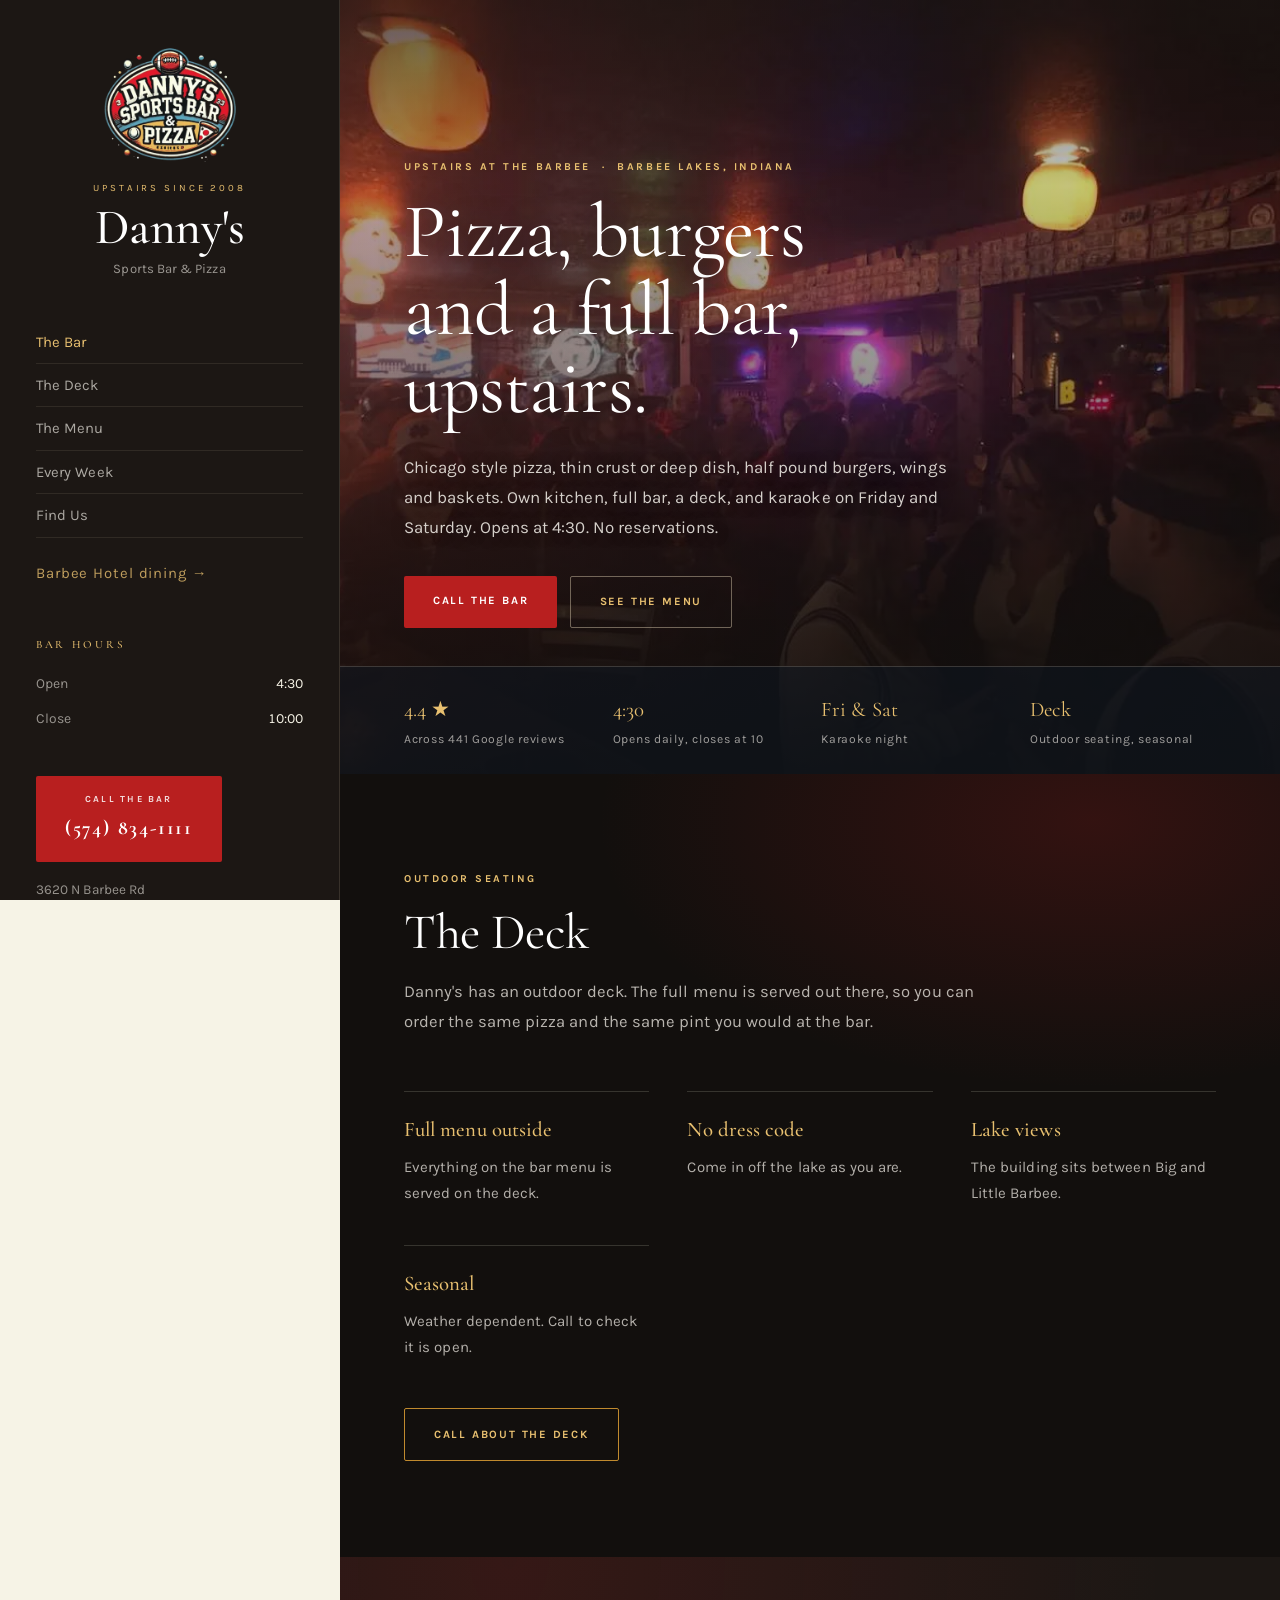
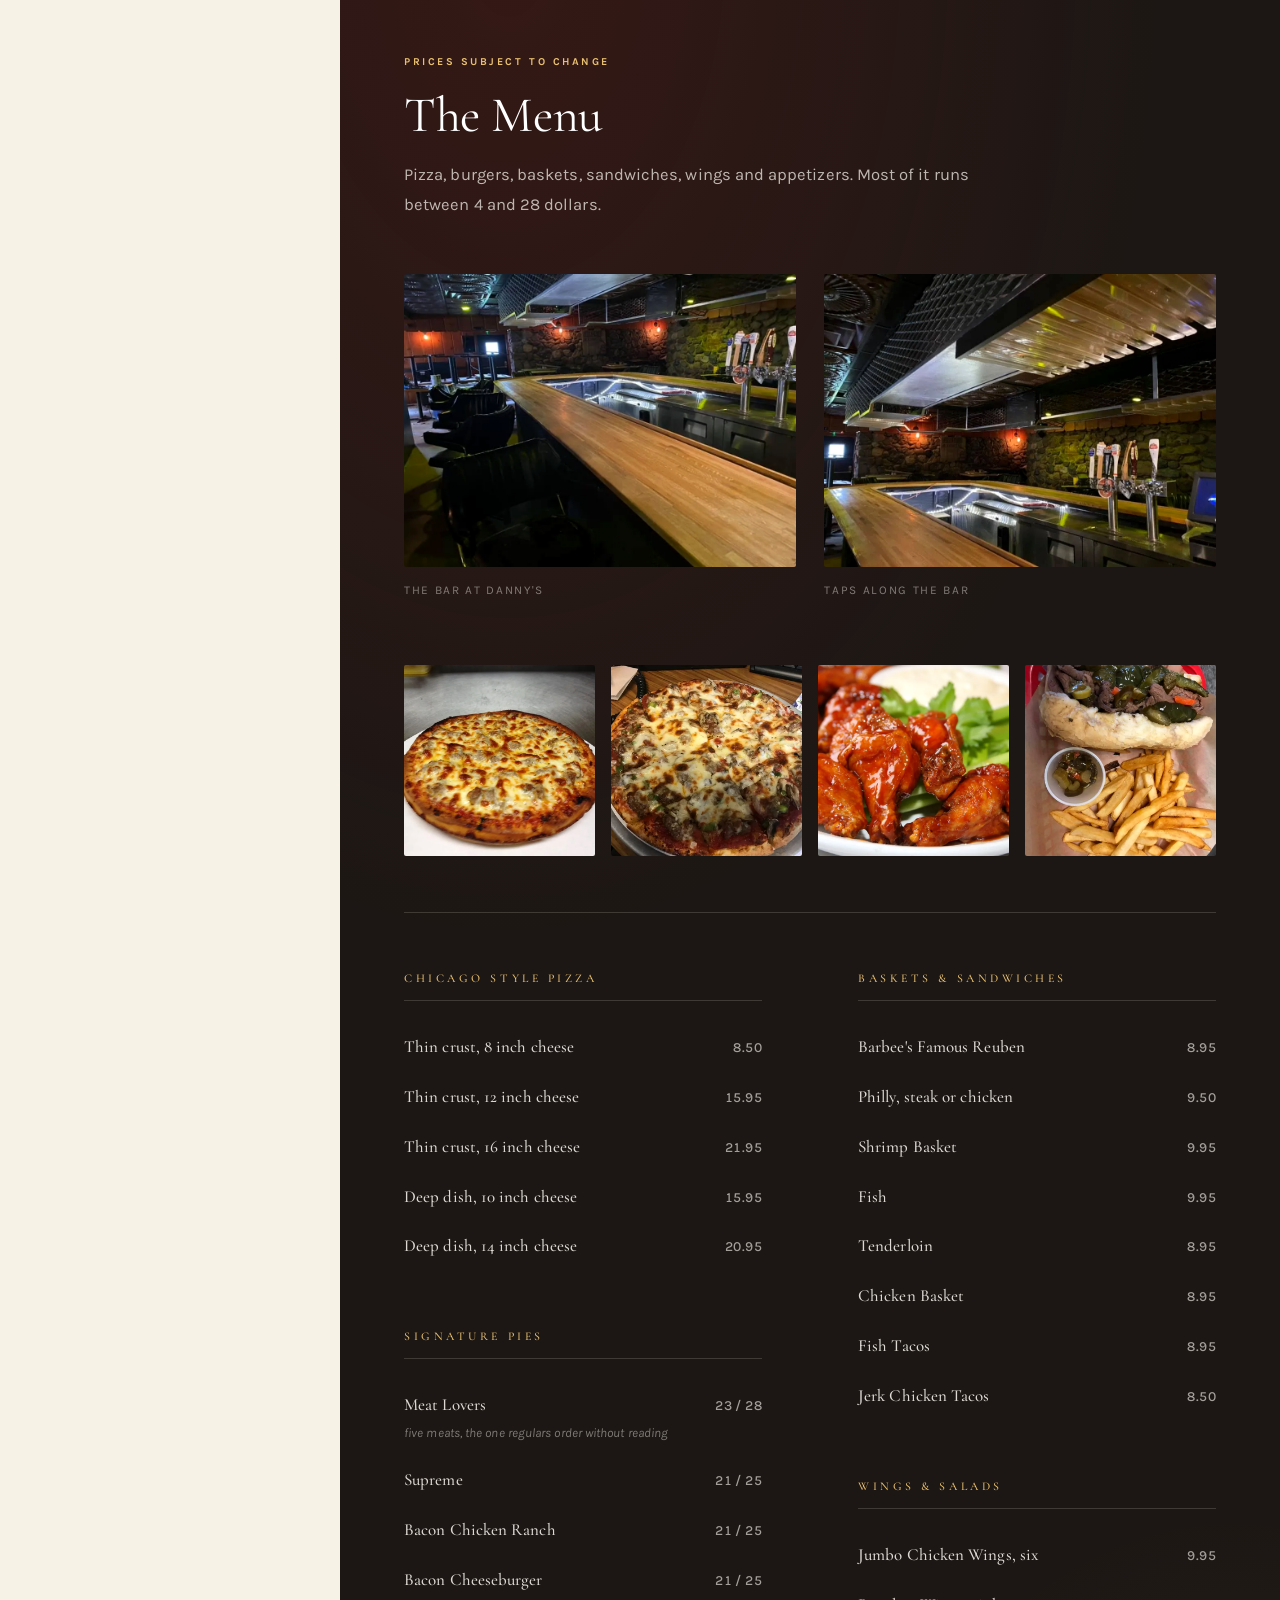
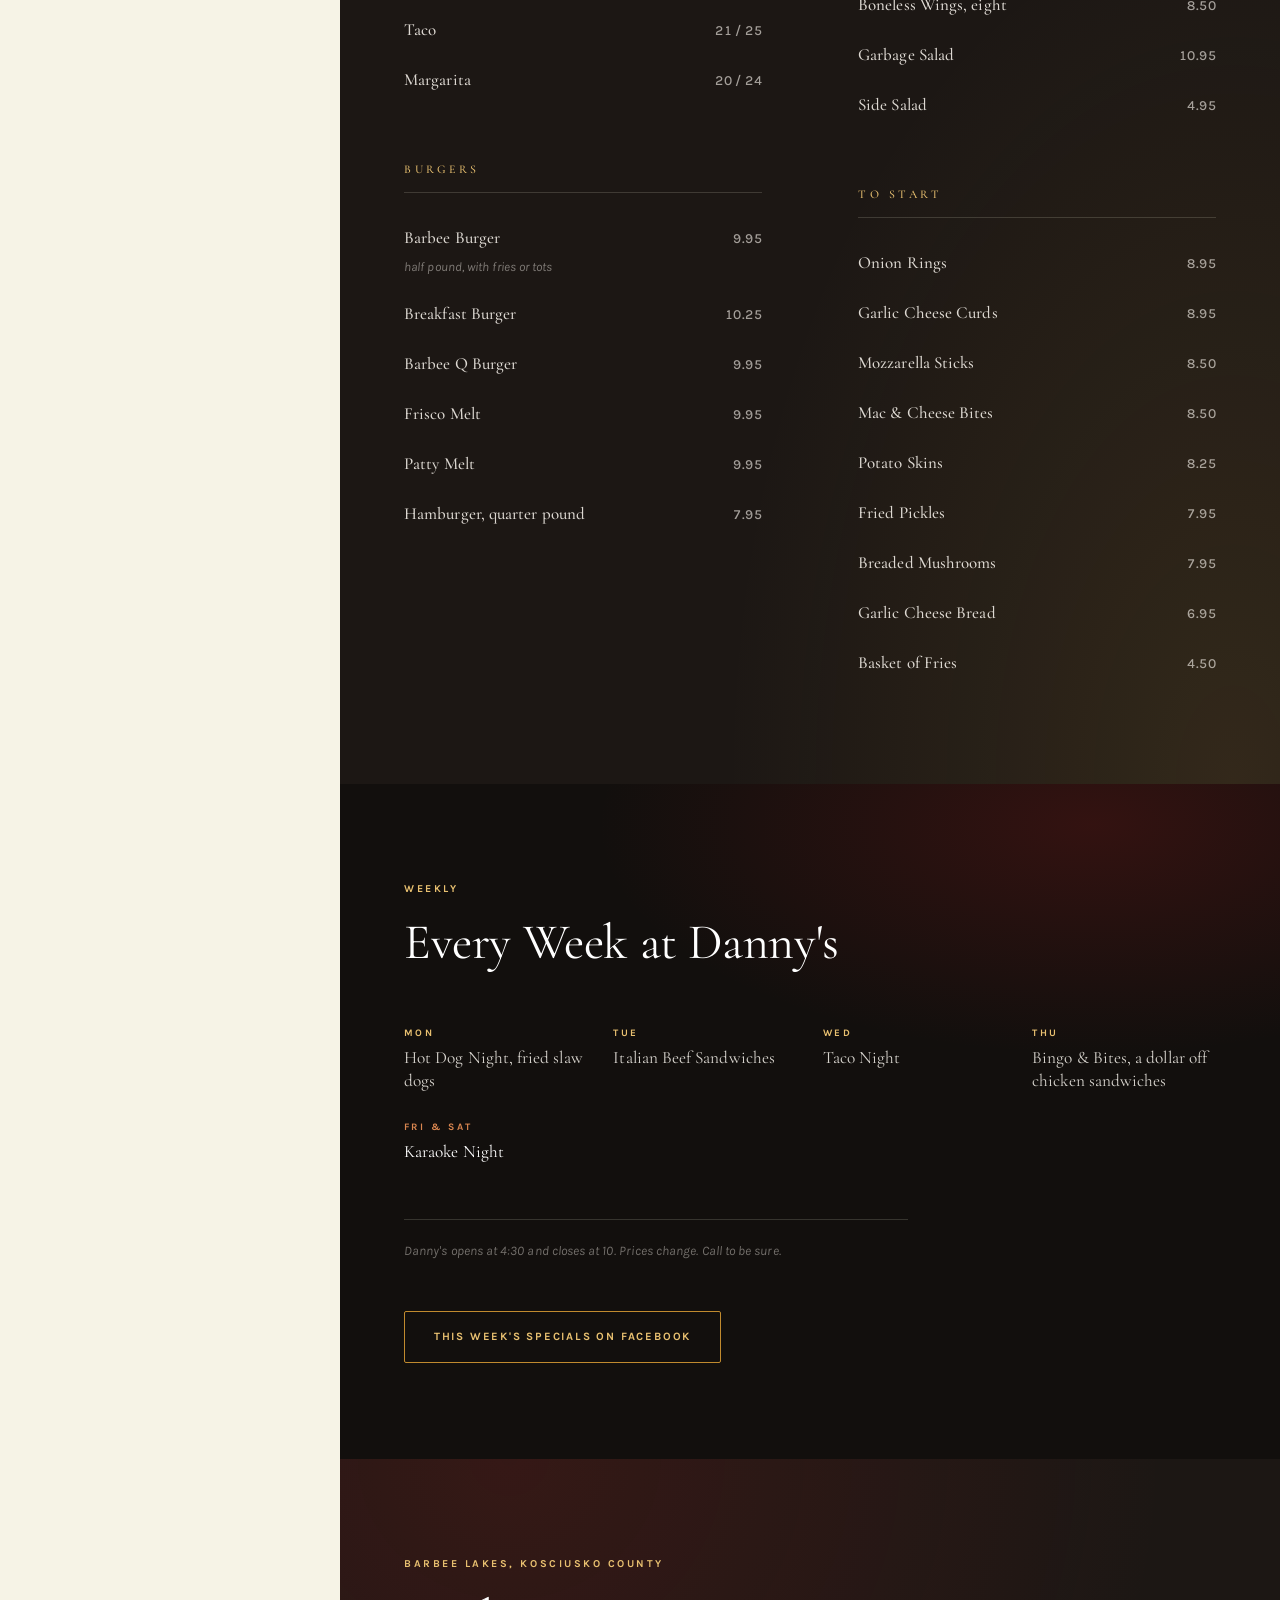
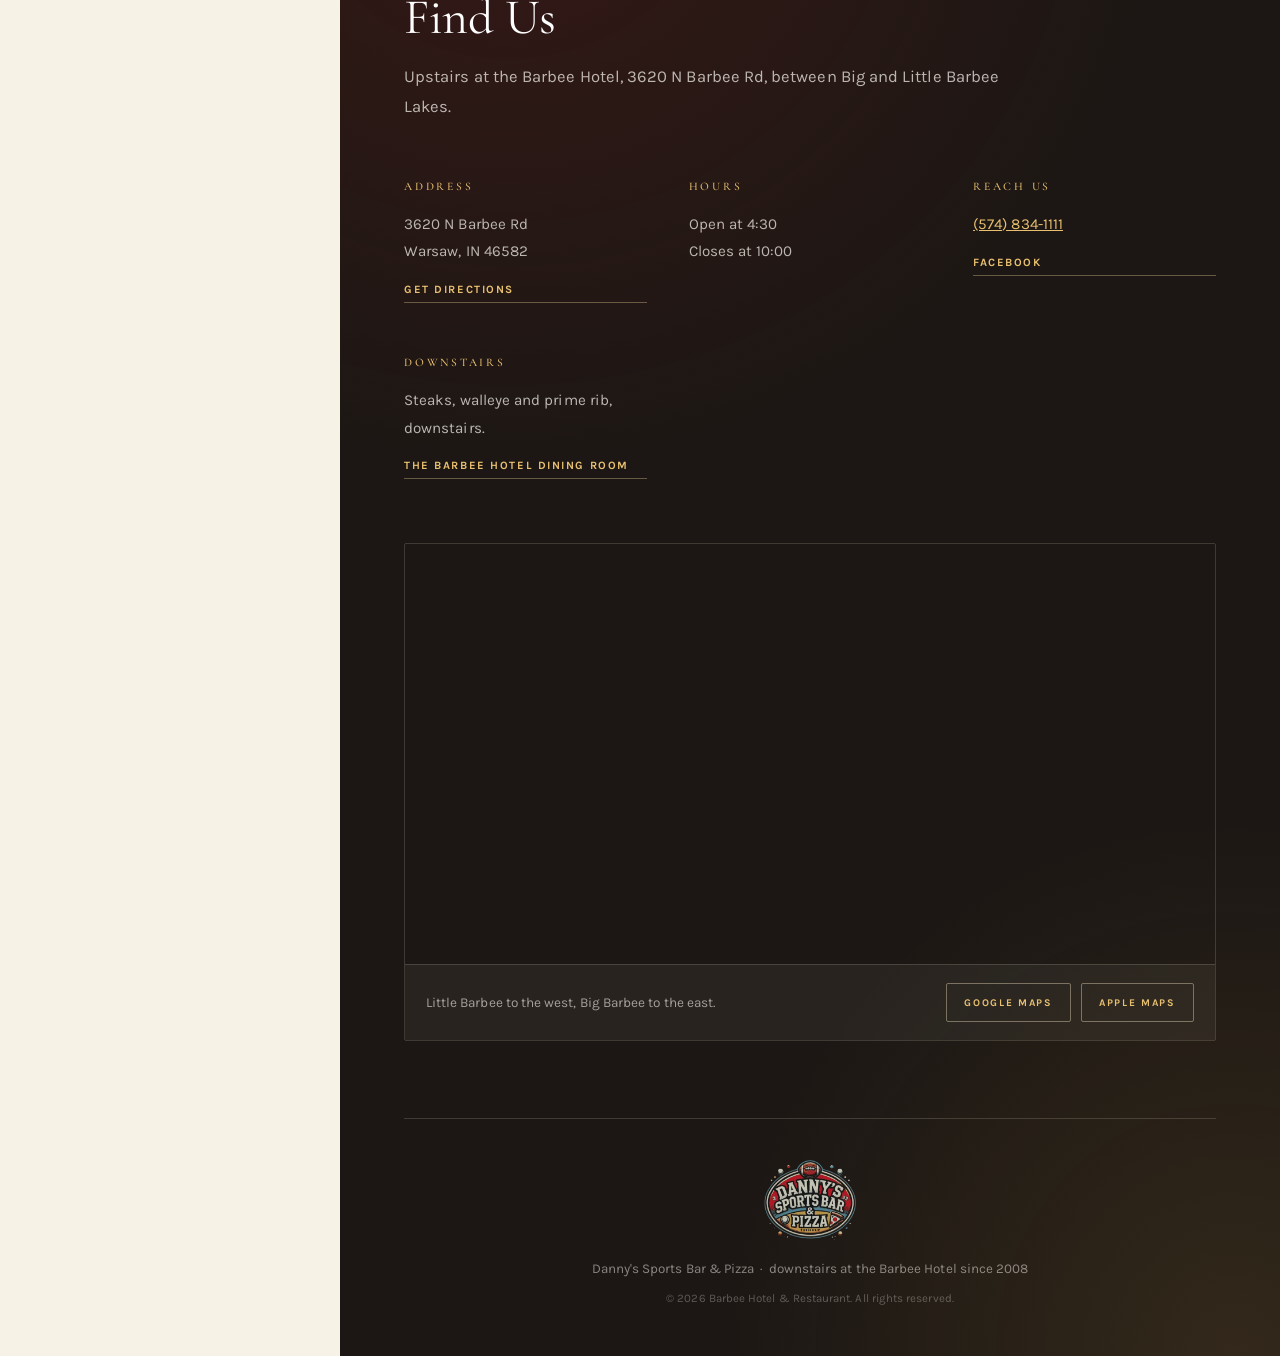
==== commit 9c1e5806: "Rewrite copy: plain statements instead of taglines Every line read as a crafted aphorism, which is w" ====
--- a/dannys/index.html
+++ b/dannys/index.html
@@ -4,10 +4,10 @@
 <meta charset="utf-8">
 <meta name="viewport" content="width=device-width, initial-scale=1">
 <title>Danny's Sports Bar &amp; Pizza | Barbee Lakes, Indiana</title>
-<meta name="description" content="Chicago style pizza, burgers, wings and a full bar upstairs at the Barbee Hotel, with a deck over the Barbee Lakes. Karaoke Friday and Saturday. Open at 4:30.">
+<meta name="description" content="Chicago style pizza, burgers, wings and a full bar upstairs at the Barbee Hotel on the Barbee Lakes. Outdoor deck. Karaoke Friday and Saturday. Opens at 4:30.">
 <link rel="canonical" href="https://barbee-hotel.com/dannys/">
 <meta property="og:title" content="Danny's Sports Bar &amp; Pizza | Barbee Lakes, Indiana">
-<meta property="og:description" content="Chicago style pizza, cold beer, karaoke and a deck over the lake. Come off the water in whatever you have on.">
+<meta property="og:description" content="Chicago style pizza, burgers, wings, a full bar and an outdoor deck on the Barbee Lakes.">
 <meta property="og:type" content="restaurant">
 <meta property="og:image" content="https://barbee-hotel.com/assets/dannys-night.jpg">
 <meta property="og:url" content="https://barbee-hotel.com/dannys/">
@@ -79,8 +79,8 @@
 
     <div class="hero__copy">
       <p class="eyebrow eyebrow--light">Upstairs at the Barbee &nbsp;&middot;&nbsp; Barbee Lakes, Indiana</p>
-      <h2 class="hero__head">Come off the water<br>in whatever<br>you have on.</h2>
-      <p class="hero__lede">Our own kitchen, a long wooden bar, the game on, karaoke Friday and Saturday, and a deck to take it all out onto when the weather is behaving. No jacket, no reservation, no fuss.</p>
+      <h2 class="hero__head">Pizza, burgers<br>and a full bar,<br>upstairs.</h2>
+      <p class="hero__lede">Chicago style pizza, thin crust or deep dish, half pound burgers, wings and baskets. Own kitchen, full bar, a deck, and karaoke on Friday and Saturday. Opens at 4:30. No reservations.</p>
       <div class="hero__cta">
         <a class="btn btn--solid" href="tel:+15748341111">Call the bar</a>
         <a class="btn btn--ghost" href="#menu">See the menu</a>
@@ -89,36 +89,36 @@
 
     <ul class="proof" aria-label="At a glance">
       <li><b>4.4 &#9733;</b><span>Across 441 Google reviews</span></li>
-      <li><b>4:30</b><span>Open daily to 10</span></li>
+      <li><b>4:30</b><span>Opens daily, closes at 10</span></li>
       <li><b>Fri &amp; Sat</b><span>Karaoke night</span></li>
-      <li><b>The deck</b><span>Outside when the weather is good</span></li>
+      <li><b>Deck</b><span>Outdoor seating, seasonal</span></li>
     </ul>
   </section>
 
   <section class="band band--night" id="deck">
-    <header class="band__head" data-num="01">
-      <p class="eyebrow">Weather permitting, which around here means May to October</p>
+    <header class="band__head">
+      <p class="eyebrow">Outdoor seating</p>
       <h2>The Deck</h2>
-      <p class="band__lede">The best seat in the building is not in the building. When it is warm, the deck opens and the whole bar moves outside: pizza, a cold one, the lake in front of you and nobody minding what you are wearing.</p>
+      <p class="band__lede">Danny's has an outdoor deck. The full menu is served out there, so you can order the same pizza and the same pint you would at the bar.</p>
     </header>
 
     <ul class="deck__points">
-      <li><b>Pizza outside</b><span>The full kitchen runs to the deck. Order exactly what you would order at the bar.</span></li>
-      <li><b>Off the water</b><span>Wet shorts and bare feet have never once been a problem up here.</span></li>
-      <li><b>Sunset side</b><span>You are on the neck between two lakes. The light does the work.</span></li>
-      <li><b>Deck season</b><span>Opens with the weather and closes with it. Call ahead in the shoulder months.</span></li>
+      <li><b>Full menu outside</b><span>Everything on the bar menu is served on the deck.</span></li>
+      <li><b>No dress code</b><span>Come in off the lake as you are.</span></li>
+      <li><b>Lake views</b><span>The building sits between Big and Little Barbee.</span></li>
+      <li><b>Seasonal</b><span>Weather dependent. Call to check it is open.</span></li>
     </ul>
 
     <div class="band__foot">
-      <a class="btn btn--gold" href="tel:+15748341111">Call and ask if the deck is open</a>
+      <a class="btn btn--gold" href="tel:+15748341111">Call about the deck</a>
     </div>
   </section>
 
   <section class="band band--dark" id="menu">
-    <header class="band__head" data-num="02">
-      <p class="eyebrow">Thin crust, deep dish, and everything beside it</p>
+    <header class="band__head">
+      <p class="eyebrow">Prices subject to change</p>
       <h2>The Menu</h2>
-      <p class="band__lede">Hand built pies, half pound burgers, baskets and wings, out of our own kitchen up here. None of the ceremony of downstairs.</p>
+      <p class="band__lede">Pizza, burgers, baskets, sandwiches, wings and appetizers. Most of it runs between 4 and 28 dollars.</p>
     </header>
 <div class="feature feature--even">
       <figure class="feature__main">
@@ -209,8 +209,8 @@
     </section>
 
   <section class="band band--night" id="week">
-    <header class="band__head" data-num="03">
-      <p class="eyebrow">Something on every night</p>
+    <header class="band__head">
+      <p class="eyebrow">Weekly</p>
       <h2>Every Week at Danny's</h2>
     </header>
     <ul class="week">
@@ -221,7 +221,7 @@
       <li class="is-big"><b>Fri &amp; Sat</b><span>Karaoke Night</span></li>
     </ul>
 
-    <p class="fineprint fineprint--night">Danny's opens at 4:30 and runs to 10. Prices change, call to be sure.</p>
+    <p class="fineprint fineprint--night">Danny's opens at 4:30 and closes at 10. Prices change. Call to be sure.</p>
 
     <div class="band__foot">
       <a class="btn btn--gold" href="https://www.facebook.com/p/Barbee-Hotel-100063650601962/" rel="noopener">This week's specials on Facebook</a>
@@ -229,10 +229,10 @@
   </section>
 
   <section class="band band--dark band--last" id="visit">
-    <header class="band__head" data-num="04">
+    <header class="band__head">
       <p class="eyebrow">Barbee Lakes, Kosciusko County</p>
       <h2>Find Us</h2>
-      <p class="band__lede">Upstairs at the Barbee Hotel, on Barbee Road between Big and Little Barbee Lakes. Take the deck if the weather is behaving.</p>
+      <p class="band__lede">Upstairs at the Barbee Hotel, 3620 N Barbee Rd, between Big and Little Barbee Lakes.</p>
     </header>
 
     <div class="visit">
@@ -252,7 +252,7 @@
       </div>
       <div class="visit__block">
         <h3>Downstairs</h3>
-        <p>Want white plates and a prime rib instead?</p>
+        <p>Steaks, walleye and prime rib, downstairs.</p>
         <a class="inlink" href="/hotel/">The Barbee Hotel dining room</a>
       </div>
     </div>
@@ -262,7 +262,7 @@
               src="https://www.openstreetmap.org/export/embed.html?bbox=-85.7330%2C41.2745%2C-85.6960%2C41.2990&amp;layer=mapnik&amp;marker=41.2882881%2C-85.71537"
               loading="lazy" referrerpolicy="no-referrer-when-downgrade"></iframe>
       <div class="map__bar">
-        <p class="map__cap">Little Barbee to the west, Big Barbee to the east, and the deck looking out over it.</p>
+        <p class="map__cap">Little Barbee to the west, Big Barbee to the east.</p>
         <div class="map__links">
           <a class="btn btn--ghost btn--sm" href="https://maps.google.com/?q=3620+N+Barbee+Rd,+Warsaw,+IN+46582" rel="noopener">Google Maps</a>
           <a class="btn btn--ghost btn--sm" href="https://maps.apple.com/?address=3620+N+Barbee+Rd,+Warsaw,+IN+46582" rel="noopener">Apple Maps</a>
--- a/styles.css
+++ b/styles.css
@@ -110,15 +110,9 @@
 
 .eyebrow{margin:0 0 1rem;font-size:.66rem;letter-spacing:.24em;text-transform:uppercase;font-weight:700;color:var(--gold-ink);}
 .band--dark .eyebrow,.band--night .eyebrow,.eyebrow--light{color:var(--gold-lt);}
-.band--dark .band__head[data-num]::before,.band--night .band__head[data-num]::before{color:var(--gold-lt);}
-
 /* ---------- HERO ---------- */
 .hero{position:relative;background:var(--navy);min-height:clamp(540px,86vh,860px);display:flex;flex-direction:column;justify-content:flex-end;overflow:hidden;}
 .hero__bg{position:absolute;inset:0;width:100%;height:100%;object-fit:cover;object-position:center 42%;}
-@media (prefers-reduced-motion:no-preference){
-  .hero__bg{animation:heroDrift 34s ease-in-out infinite alternate;}
-}
-@keyframes heroDrift{from{transform:scale(1.02);}to{transform:scale(1.09);}}
 .hero__scrim{
   position:absolute;inset:0;
   background:
@@ -178,36 +172,17 @@
 .band--last{padding-bottom:0;}
 
 .band__head{max-width:60ch;margin-bottom:3.4rem;position:relative;}
-.band__head[data-num]::before{
-  content:attr(data-num);
-  display:inline-block;margin:0 0 1.4rem;
-  padding:0 .1rem .45rem;
-  font-family:var(--serif);font-weight:500;font-size:1.35rem;letter-spacing:.1em;
-  line-height:1;color:var(--gold-ink);
-  border-bottom:1px solid currentColor;
-}
-.band--dark .band__head[data-num]::before,.band--night .band__head[data-num]::before{color:var(--gold-lt);}
-.band__head--logo[data-num]::before{grid-column:2;justify-self:start;}
 .band__head h2{font-family:var(--serif);font-weight:400;font-size:clamp(2.2rem,3.9vw,3.2rem);line-height:1.1;letter-spacing:-.008em;margin:0 0 1.1rem;}
 .band--dark .band__head h2,.band--night .band__head h2{color:#fff;}
 .band__lede{margin:0;font-size:1.04rem;color:var(--ink-2);}
 .band--dark .band__lede,.band--night .band__lede{color:rgba(248,244,237,.72);}
 .band__foot{margin-top:3rem;display:flex;flex-wrap:wrap;gap:.8rem;}
-
-.band__head--logo{display:grid;grid-template-columns:150px 1fr;gap:2.2rem;align-items:start;max-width:none;}
 .band__head--logo>div{max-width:60ch;}
-.dannys__logo{width:150px;}
-
 /* ---------- STORY ---------- */
 .story{display:grid;grid-template-columns:1fr 240px;gap:3.5rem;align-items:center;}
 .story__copy{max-width:62ch;}
 .story__copy h2{font-family:var(--serif);font-weight:400;font-size:clamp(2rem,3.4vw,2.9rem);line-height:1.12;letter-spacing:-.008em;margin:0 0 1.4rem;}
 .story__copy p{margin:0 0 1.2rem;color:var(--ink-2);}
-.dropcap::first-letter{
-  float:left;font-family:var(--serif);font-weight:400;
-  font-size:4.6rem;line-height:.82;margin:.22rem .7rem 0 0;
-  color:var(--gold);
-}
 .story__note{
   margin-top:1.8rem!important;padding-left:1.2rem;
   border-left:2px solid var(--gold);
@@ -257,7 +232,7 @@
 /* ---------- PHOTO STRIP ---------- */
 .strip{display:grid;grid-template-columns:repeat(4,1fr);gap:1rem;margin:0 0 3.5rem;}
 .strip figure{margin:0;overflow:hidden;border-radius:2px;}
-.strip img{width:100%;aspect-ratio:1/1;object-fit:cover;filter:saturate(1.04) contrast(1.03);transition:transform .8s cubic-bezier(.2,.7,.2,1);}
+.strip img{width:100%;aspect-ratio:1/1;object-fit:cover;filter:saturate(1.04) contrast(1.03);transition:transform .45s cubic-bezier(.2,.7,.2,1);}
 .strip figure:hover img{transform:scale(1.05);}
 
 /* ---------- MENU ON A DARK BAND ---------- */
@@ -317,7 +292,7 @@
 .shot img{
   width:100%;height:100%;object-fit:cover;
   filter:saturate(1.04) contrast(1.03);
-  transition:transform .8s cubic-bezier(.2,.7,.2,1), filter .4s ease;
+  transition:transform .45s cubic-bezier(.2,.7,.2,1), filter .3s ease;
 }
 .shot:hover img{transform:scale(1.045);filter:saturate(1.1) contrast(1.05) brightness(1.03);}
 
@@ -525,7 +500,7 @@
 .door__bg{
   position:absolute;inset:0;width:100%;height:100%;object-fit:cover;
   transform:scale(1.04);
-  transition:transform 1.1s cubic-bezier(.2,.7,.2,1), filter .6s ease;
+  transition:transform .6s cubic-bezier(.2,.7,.2,1), filter .4s ease;
   filter:saturate(.9) brightness(.75);
 }
 .door__veil{
